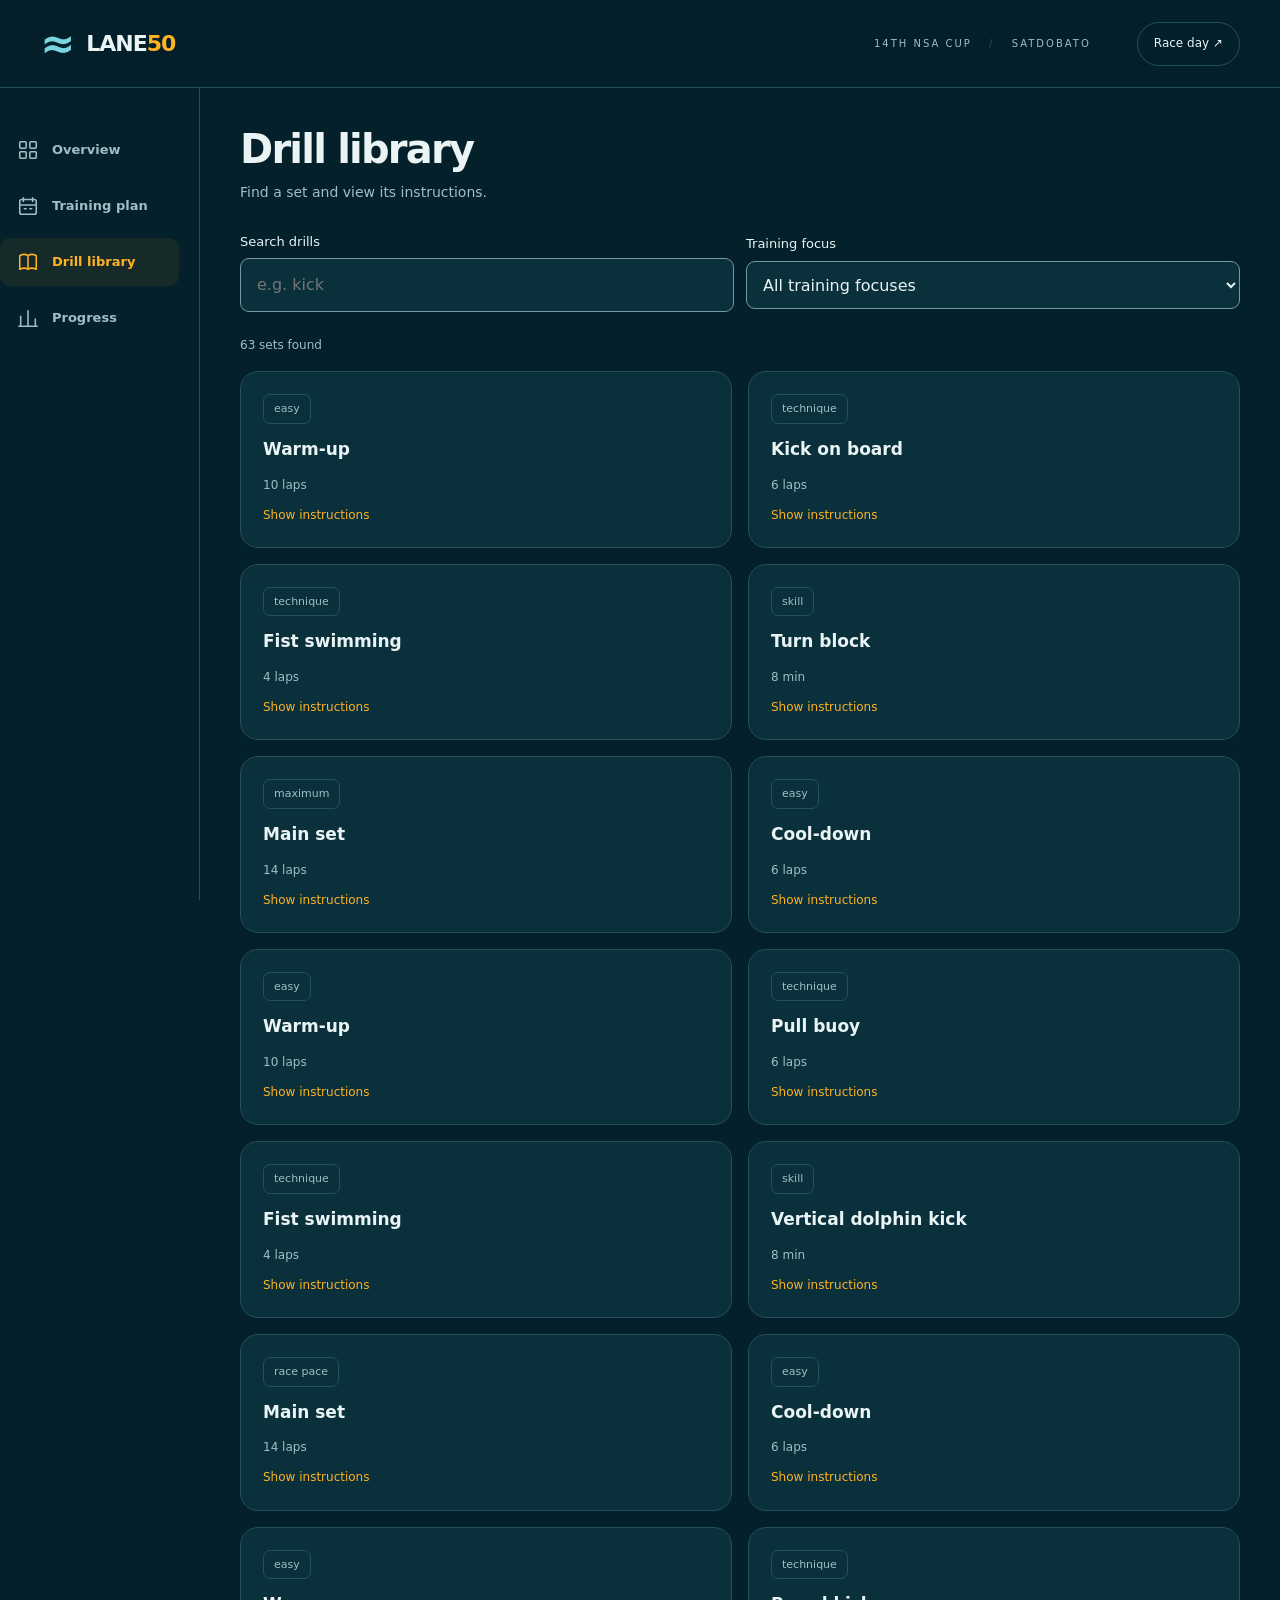
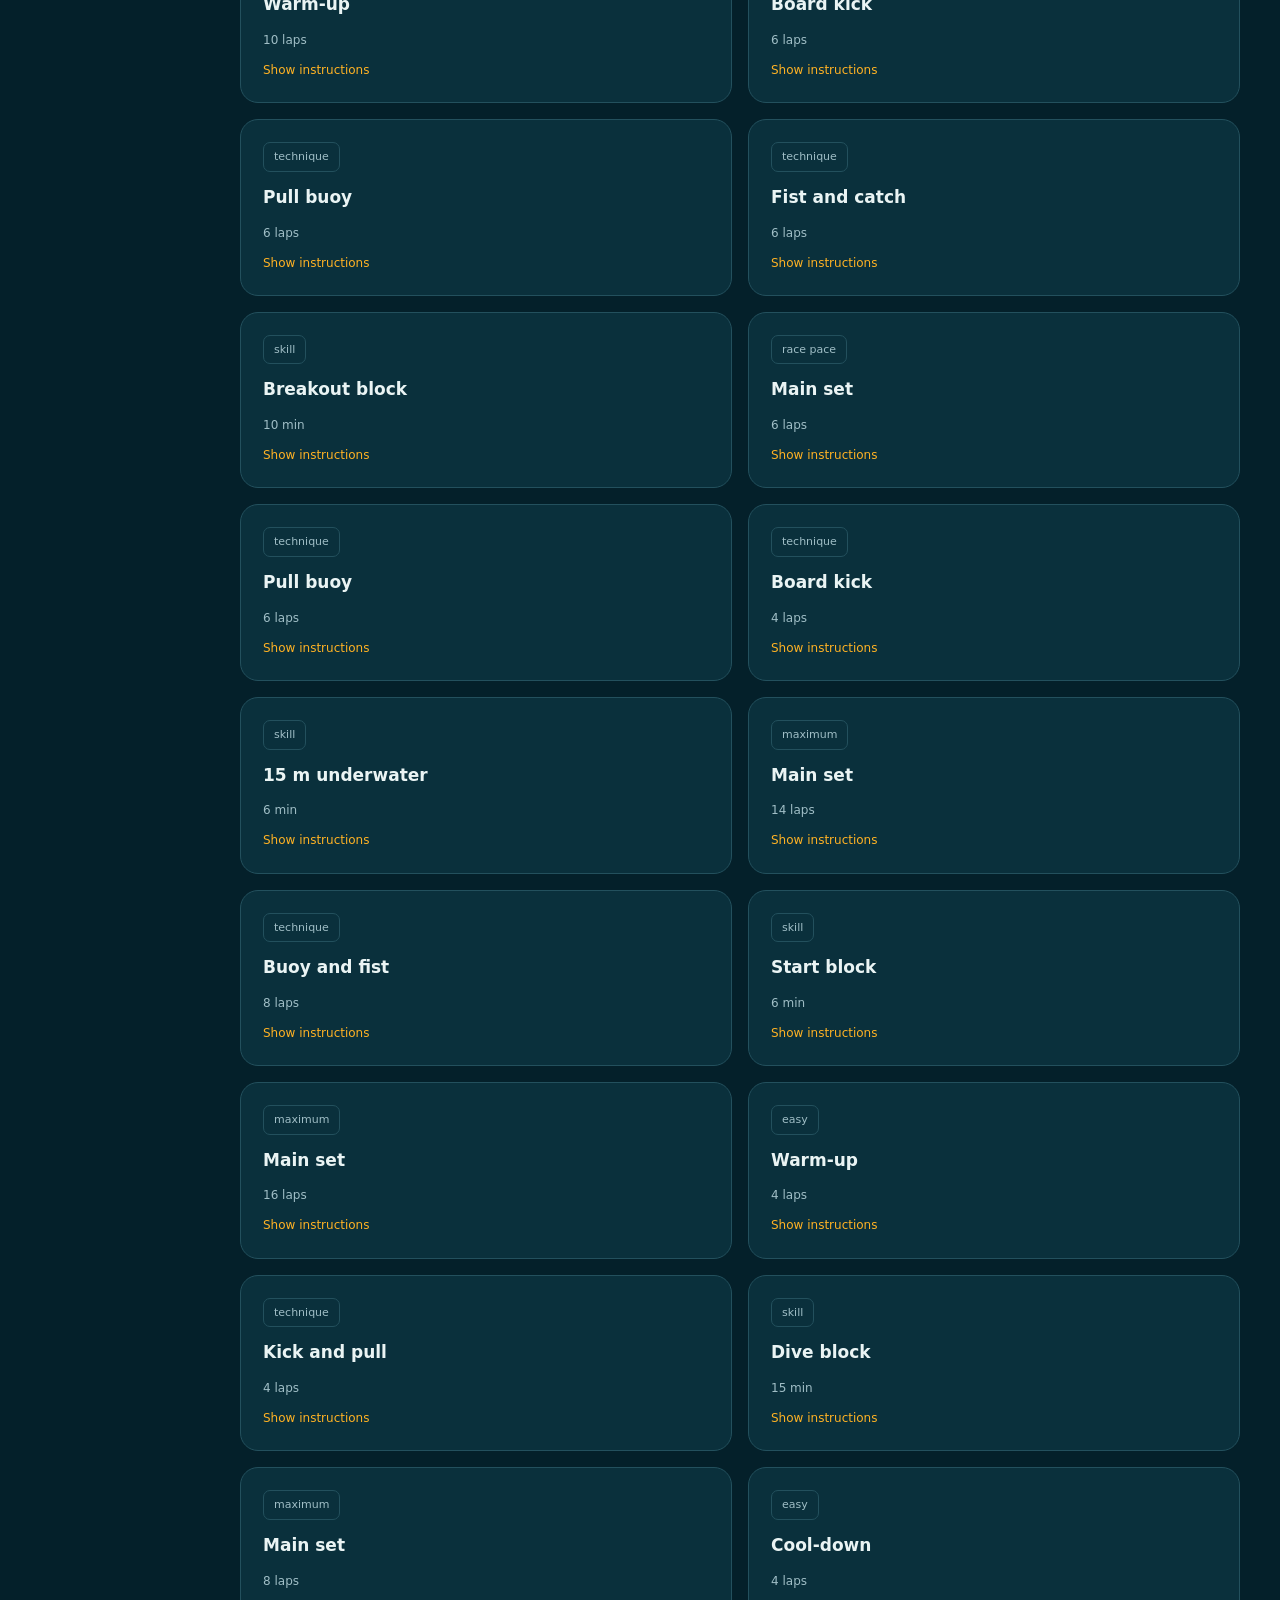
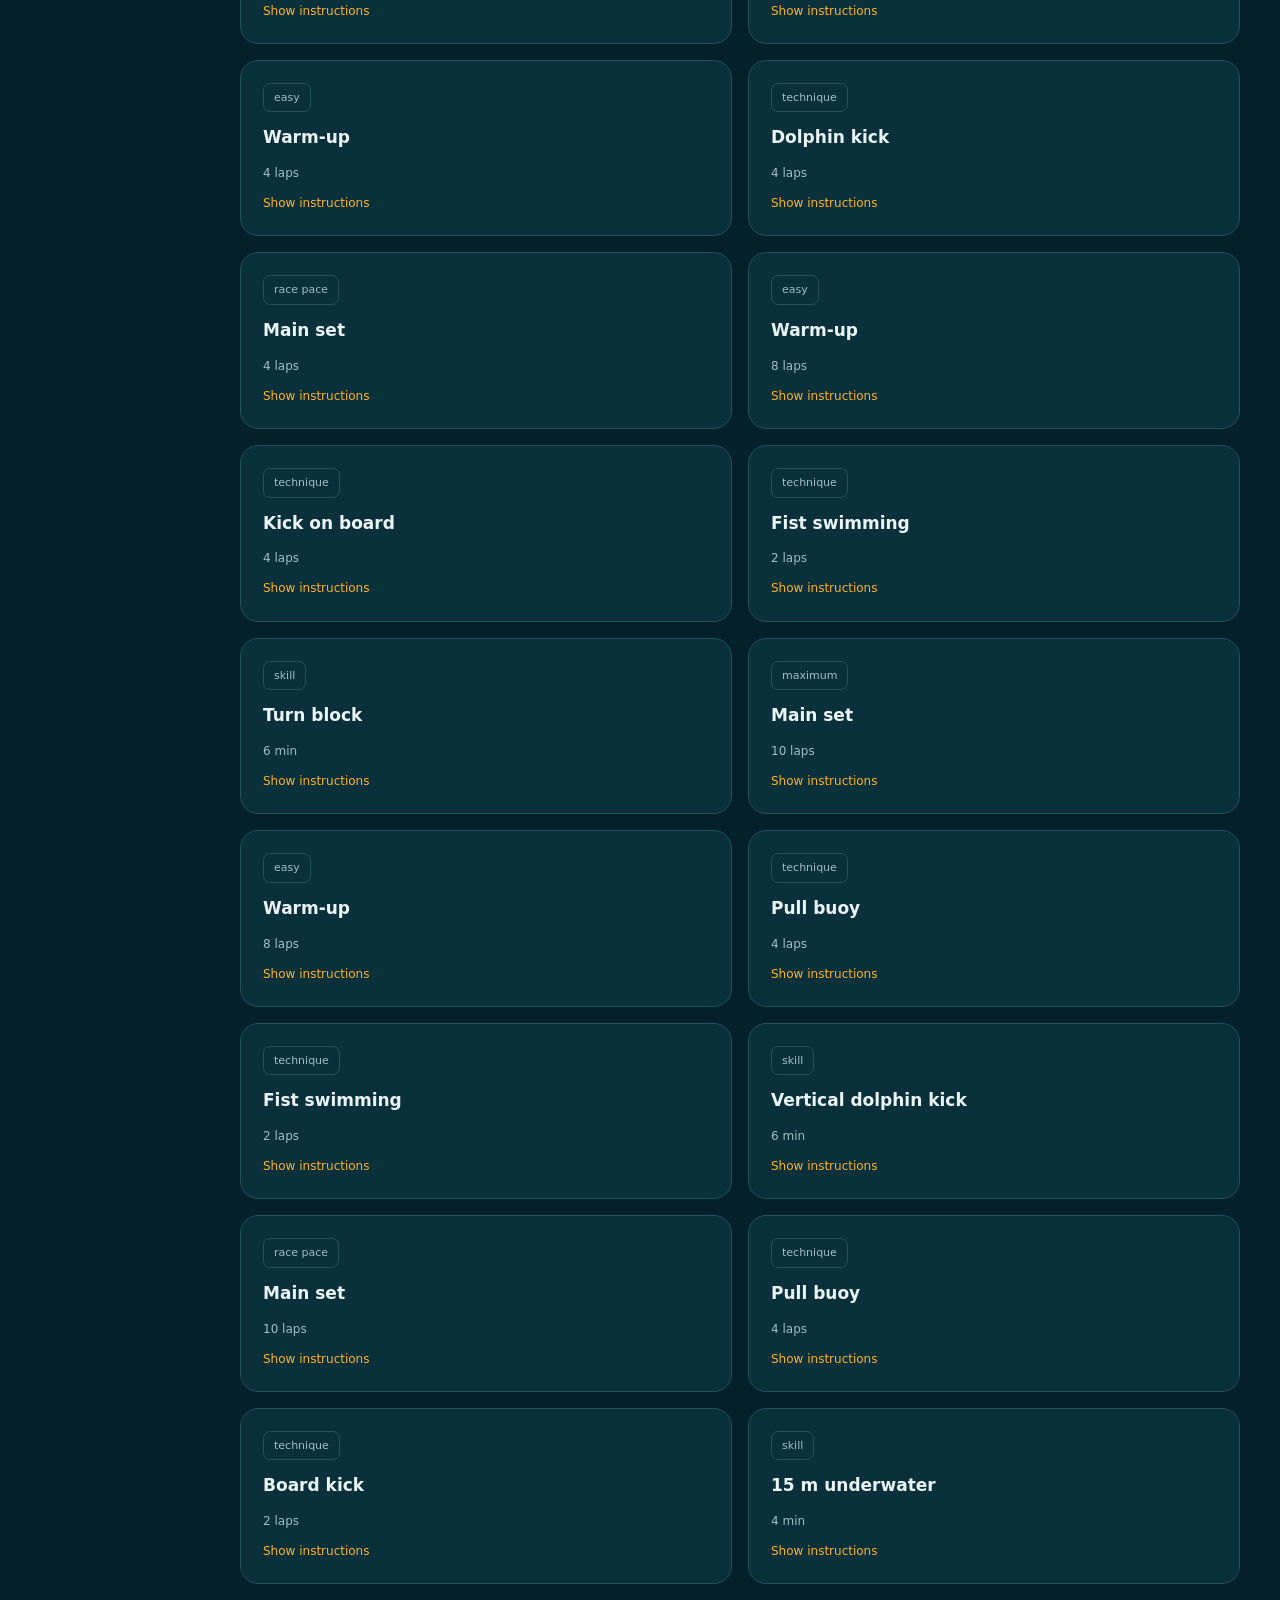
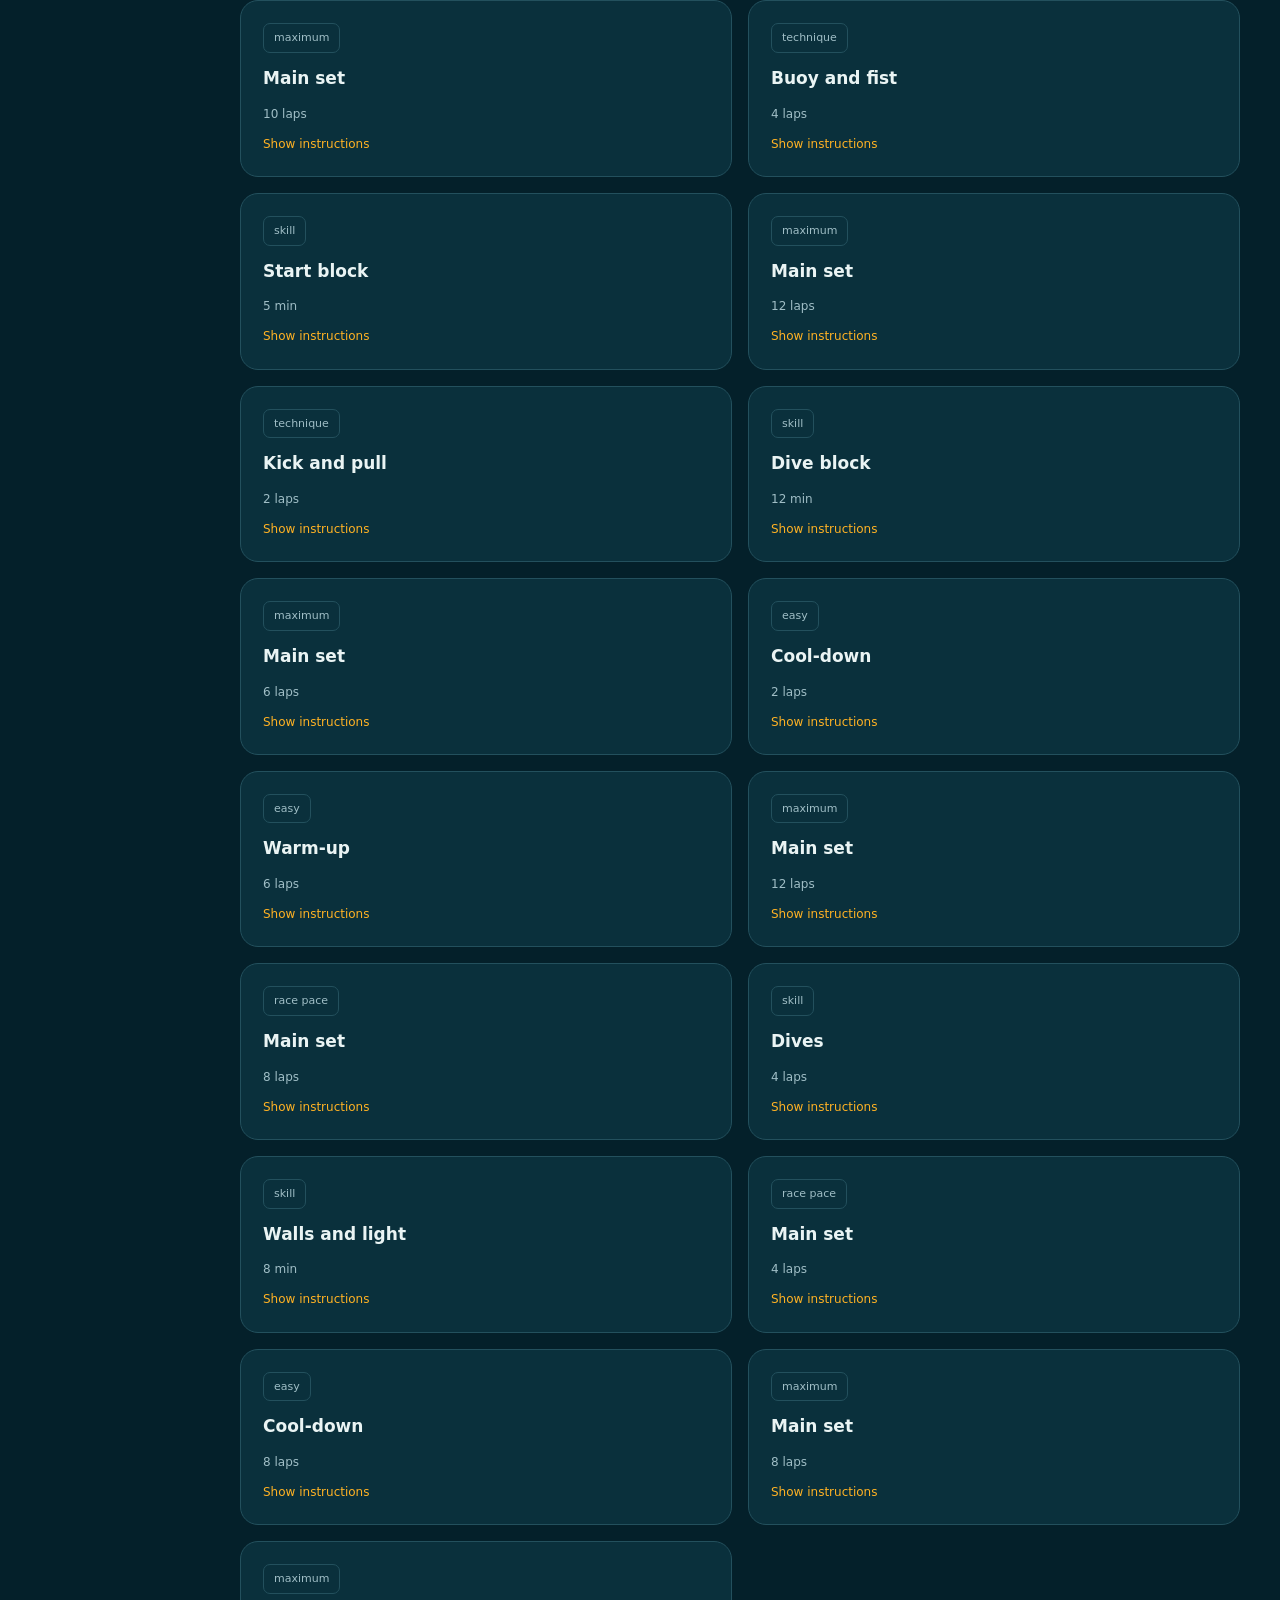
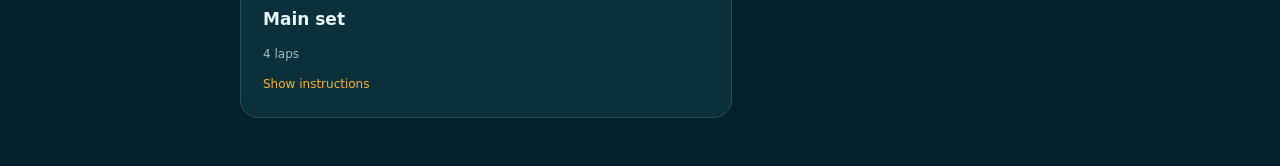
==== drills.html @ e67f5444 "changes" ====
<!doctype html>
<html lang="en">
  <head>
    <meta charset="utf-8" />
    <meta
      name="viewport"
      content="width=device-width, initial-scale=1, viewport-fit=cover"
    />
    <meta name="theme-color" content="#04202a" />
    <meta
      name="description"
      content="Your four-week 50 m freestyle training companion for the NSA Cup."
    />
    <title>Drill library &middot; Lane 50</title>
    <link rel="stylesheet" href="assets/styles.css" />
    <link rel="stylesheet" href="assets/interactions.css" />
    <script src="assets/data.js" defer></script>
    <script src="assets/navigation.js" defer></script>
    <script src="assets/app.js" defer></script>
  </head>
  <body data-page="drills">
    <a class="skip-link" href="#main">Skip to content</a>
    <header class="site-header">
      <a class="brand" href="index.html" aria-label="Lane 50 overview"
        ><span class="brand-mark" aria-hidden="true">&#8776;</span> LANE<span
          >50</span
        ></a
      ><span class="meet-label">14TH NSA CUP <span>/</span> SATDOBATO</span
      ><a class="header-link" href="session.html?id=race">Race day &#8599;</a>
    </header>
    <div class="layout">
      <nav
        class="navigation"
        aria-label="Main navigation"
        id="navigation"
      ></nav>
      <main id="main" tabindex="-1">
        <noscript
          ><h1>Lane 50 training</h1>
          <p>
            Please enable JavaScript to view your plan and track sessions.
          </p></noscript
        >
      </main>
    </div>
    <div id="toast" class="toast" role="status" aria-live="polite"></div>
  </body>
</html>
---- assets/styles.css ----
﻿/* Shared tokens and responsive components. */
:root {
  color-scheme: dark;
  --bg: #04202a;
  --surface: #0a303c;
  --raised: #103d49;
  --line: #23505d;
  --text: #eaf4f4;
  --muted: #a0bec6;
  --amber: #ffb224;
  --green: #65ddb0;
  --cyan: #79d5e0;
  --radius: 18px;
  font-family:
    Inter,
    system-ui,
    -apple-system,
    BlinkMacSystemFont,
    "Segoe UI",
    sans-serif;
  color: var(--text);
  background: var(--bg);
}
* {
  box-sizing: border-box;
}
body {
  margin: 0;
  font-size: 15px;
  line-height: 1.6;
}
button,
input,
select {
  font: inherit;
}
button,
a,
input,
select {
  -webkit-tap-highlight-color: transparent;
}
button,
a {
  touch-action: manipulation;
}
button {
  color: inherit;
  cursor: pointer;
  border: 0;
}
a {
  color: inherit;
  text-decoration: none;
}
button:disabled {
  opacity: 0.45;
  cursor: default;
}
a,
button,
input,
select {
  outline-offset: 5px;
}
:focus-visible {
  outline: 2px solid var(--amber);
}
h1,
h2,
h3,
p {
  margin: 0;
}
h1 {
  font-size: clamp(32px, 5vw, 58px);
  line-height: 1.08;
  letter-spacing: -0.045em;
}
h2 {
  font-size: 23px;
  line-height: 1.25;
  letter-spacing: -0.03em;
}
h3 {
  font-size: 17px;
  line-height: 1.4;
}
p {
  color: var(--muted);
}
small {
  color: var(--muted);
  font-size: 12px;
}
svg {
  width: 22px;
  height: 22px;
  fill: none;
  stroke: currentColor;
  stroke-width: 1.7;
  stroke-linecap: round;
  stroke-linejoin: round;
  flex-shrink: 0;
}
.skip-link {
  position: fixed;
  left: 16px;
  top: -100px;
  z-index: 100;
  background: var(--amber);
  color: var(--bg);
  padding: 12px;
}
.skip-link:focus {
  top: 12px;
}
.site-header {
  max-width: 1440px;
  margin: auto;
  min-height: 88px;
  padding: 20px 40px;
  display: flex;
  align-items: center;
  gap: 20px;
  border-bottom: 1px solid var(--line);
}
.brand {
  display: flex;
  align-items: center;
  font-weight: 850;
  font-size: 22px;
  letter-spacing: -1px;
}
.brand > span:last-child {
  color: var(--amber);
}
.brand-mark {
  font-size: 42px;
  line-height: 1;
  color: var(--cyan);
  margin-right: 12px;
}
.meet-label {
  font-size: 10px;
  letter-spacing: 2px;
  color: var(--muted);
  margin-left: auto;
}
.meet-label span {
  margin: 0 12px;
  color: var(--line);
}
.header-link {
  font-size: 12px;
  margin-left: 26px;
  border: 1px solid var(--line);
  border-radius: 30px;
  padding: 9px 16px;
}
.layout {
  display: grid;
  grid-template-columns: 200px minmax(0, 1fr);
  max-width: 1360px;
  margin: auto;
  min-height: calc(100vh - 155px);
}
.navigation {
  padding: 38px 20px 30px 0;
  display: flex;
  flex-direction: column;
  gap: 8px;
  border-right: 1px solid var(--line);
}
.nav-link {
  display: flex;
  gap: 13px;
  align-items: center;
  padding: 13px 17px;
  border-radius: 10px;
  color: var(--muted);
  font-size: 13px;
  font-weight: 600;
}
.nav-link.active {
  color: var(--amber);
  background: #ffb22412;
}
.nav-link:hover {
  background: var(--raised);
}
.nav-caption {
  font-size: 10px;
  letter-spacing: 2px;
  color: var(--muted);
  margin: 0 17px 20px;
}
.nav-note {
  margin: auto 16px 0;
  padding-top: 50px;
  font-size: 12px;
  color: var(--muted);
}
.nav-note strong {
  display: block;
  color: var(--text);
  font-size: 22px;
}
main {
  padding: 40px;
  min-width: 0;
}
.eyebrow {
  font-size: 10px;
  letter-spacing: 2.2px;
  font-weight: 750;
  color: var(--cyan);
  text-transform: uppercase;
  margin-bottom: 12px;
}
.page-intro {
  display: flex;
  justify-content: space-between;
  align-items: flex-end;
  gap: 24px;
  margin-bottom: 28px;
}
.page-intro p {
  margin-top: 14px;
  max-width: 600px;
}
.pill {
  display: inline-flex;
  gap: 7px;
  align-items: center;
  padding: 5px 10px;
  border: 1px solid var(--line);
  border-radius: 7px;
  color: var(--muted);
  font-size: 11px;
}
.pill.amber {
  border-color: #ffb22450;
  color: var(--amber);
  background: #ffb2240a;
}
.hero {
  position: relative;
  overflow: hidden;
  padding: 32px;
  border: 1px solid var(--line);
  border-radius: var(--radius);
  background:
    radial-gradient(ellipse at 95% 80%, #18708188, transparent 65%),
    linear-gradient(130deg, #124653, var(--surface));
  margin-bottom: 22px;
  display: grid;
  grid-template-columns: 1fr auto;
  gap: 24px;
}
.hero:after {
  content: "";
  position: absolute;
  width: 350px;
  height: 350px;
  border: 1px solid #79d5e025;
  border-radius: 50%;
  right: -100px;
  top: 30px;
  box-shadow:
    0 0 0 32px #79d5e009,
    0 0 0 64px #79d5e009,
    0 0 0 96px #79d5e009;
  pointer-events: none;
}
.hero > * {
  z-index: 1;
}
.hero h2 {
  font-size: clamp(30px, 4vw, 46px);
  max-width: 440px;
}
.hero p {
  margin-top: 14px;
  max-width: 450px;
}
.hero .button {
  margin-top: 24px;
}
.race-count {
  align-self: center;
  text-align: right;
}
.race-count b {
  display: block;
  color: var(--amber);
  font-size: 76px;
  font-weight: 750;
  line-height: 1;
  letter-spacing: -5px;
}
.race-count small {
  display: block;
  margin-top: 12px;
}
.button {
  display: inline-flex;
  align-items: center;
  justify-content: center;
  gap: 12px;
  padding: 12px 18px;
  min-height: 48px;
  background: var(--amber);
  color: var(--bg);
  border-radius: 9px;
  font-weight: 750;
  font-size: 13px;
}
.button.secondary {
  background: var(--raised);
  color: var(--text);
  border: 1px solid var(--line);
}
.button:hover {
  filter: brightness(1.1);
}
.stats {
  display: grid;
  grid-template-columns: repeat(3, minmax(0, 1fr));
  gap: 14px;
  margin-bottom: 30px;
}
.stat {
  padding: 20px 22px;
  border: 1px solid var(--line);
  border-radius: 13px;
  background: var(--surface);
}
.stat small {
  display: block;
}
.stat strong {
  display: block;
  font-size: 28px;
  letter-spacing: -1px;
  margin: 5px 0;
}
.stat span {
  font-size: 11px;
  color: var(--muted);
}
.columns {
  display: grid;
  grid-template-columns: minmax(0, 1.1fr) minmax(0, 1fr);
  gap: 24px;
}
.panel {
  background: var(--surface);
  border: 1px solid var(--line);
  border-radius: var(--radius);
  padding: 24px;
  min-width: 0;
}
.section-title {
  display: flex;
  justify-content: space-between;
  align-items: center;
  gap: 16px;
  margin-bottom: 20px;
}
.text-link {
  font-size: 12px;
  color: var(--amber);
  white-space: nowrap;
}
.session-card {
  display: flex;
  align-items: center;
  gap: 14px;
  border: 1px solid var(--line);
  border-radius: 12px;
  padding: 16px;
  margin-top: 10px;
  background: #ffffff02;
}
.session-card:hover {
  background: var(--raised);
  border-color: var(--cyan);
}
.date-box {
  flex: 0 0 42px;
  text-align: center;
  border-right: 1px solid var(--line);
  padding-right: 12px;
}
.date-box strong {
  display: block;
  font-size: 24px;
  line-height: 1.2;
}
.date-box small {
  text-transform: uppercase;
  font-size: 9px;
}
.session-info {
  flex: 1;
  min-width: 0;
}
.session-info h3 {
  font-size: 14px;
}
.session-info p {
  font-size: 11px;
  margin-top: 4px;
}
.status-dot {
  width: 24px;
  height: 24px;
  flex-shrink: 0;
  border: 1px solid var(--line);
  border-radius: 50%;
  display: grid;
  place-items: center;
  font-size: 12px;
  color: var(--muted);
}
.status-dot.done {
  color: var(--bg);
  background: var(--green);
  border-color: var(--green);
}
.session-card.today {
  border-color: #ffb22480;
}
.calendar {
  display: grid;
  grid-template-columns: repeat(7, minmax(0, 1fr));
  gap: 5px;
}
.calendar .weekday {
  text-align: center;
  font-size: 10px;
  color: var(--muted);
  padding: 4px;
}
.calendar a {
  display: grid;
  place-items: center;
  min-height: 44px;
  border: 1px solid transparent;
  border-radius: 7px;
  background: #ffffff06;
  font-size: 12px;
}
.calendar a.rest {
  background: none;
  border: 1px dashed var(--line);
  color: var(--muted);
}
.calendar a.today {
  border-color: var(--amber);
  color: var(--amber);
}
.calendar a.done {
  background: var(--green);
  color: var(--bg);
}
.calendar a.partial {
  background: #65ddb025;
  color: var(--green);
}
.calendar a:hover {
  outline: 1px solid var(--cyan);
}
.legend {
  display: flex;
  gap: 16px;
  flex-wrap: wrap;
  font-size: 10px;
  color: var(--muted);
  margin-top: 16px;
}
.legend span:before {
  content: "";
  display: inline-block;
  width: 8px;
  height: 8px;
  border-radius: 2px;
  background: var(--green);
  margin-right: 6px;
}
.legend span:nth-child(2):before {
  background: var(--amber);
}
.legend span:nth-child(3):before {
  background: none;
  border: 1px dashed var(--muted);
}
.callout {
  margin-top: 20px;
  border-left: 2px solid var(--amber);
  padding-left: 14px;
  font-size: 12px;
}
.week {
  border: 1px solid var(--line);
  border-radius: var(--radius);
  background: var(--surface);
  margin-bottom: 14px;
  overflow: hidden;
}
.week summary {
  padding: 22px;
  cursor: pointer;
  display: flex;
  gap: 18px;
  align-items: center;
  list-style: none;
  min-height: 70px;
}
.week summary::-webkit-details-marker {
  display: none;
}
.week summary:after {
  content: "+";
  font-size: 24px;
  color: var(--muted);
}
.week[open] summary:after {
  content: "−";
}
.week-number {
  font-size: 26px;
  color: var(--cyan);
  font-weight: 700;
}
.week summary small {
  display: block;
}
.week-body {
  padding: 0 22px 22px;
}
.week-body > p {
  font-size: 13px;
  margin-bottom: 14px;
}
.week-count {
  color: var(--green);
  font-size: 12px;
  margin-left: auto;
}
.session-layout {
  display: grid;
  grid-template-columns: minmax(0, 1fr) 250px;
  gap: 24px;
  align-items: start;
}
.set-list {
  display: grid;
  gap: 12px;
}
.set-card {
  display: flex;
  gap: 14px;
  text-align: left;
  padding: 20px;
  width: 100%;
  border: 1px solid var(--line);
  border-left: 3px solid var(--cyan);
  border-radius: 13px;
  background: var(--surface);
  align-items: flex-start;
}
.set-card[data-kind="max"] {
  border-left-color: #ff896b;
}
.set-card[data-kind="skill"] {
  border-left-color: var(--amber);
}
.set-card[data-kind="easy"] {
  border-left-color: var(--muted);
}
.set-card[aria-pressed="true"] {
  background: #65ddb00b;
  border-color: #65ddb060;
}
.set-card[aria-pressed="true"] .set-title {
  text-decoration: line-through;
  color: var(--muted);
}
.set-card[aria-pressed="true"] .status-dot {
  background: var(--green);
  color: var(--bg);
}
.set-number {
  min-width: 34px;
  color: var(--cyan);
  font-size: 21px;
  line-height: 1.1;
  font-weight: 700;
  text-align: center;
}
.set-number small {
  display: block;
  font-size: 9px;
  font-weight: 400;
  margin-top: 5px;
}
.set-content {
  flex: 1;
  min-width: 0;
}
.set-title {
  font-weight: 650;
}
.set-content p {
  font-size: 13px;
  margin-top: 8px;
}
.set-content .target {
  color: var(--cyan);
  font-size: 12px;
}
.set-content .pill {
  margin-top: 8px;
  font-size: 9px;
}
.session-tools {
  position: sticky;
  top: 24px;
  display: grid;
  gap: 16px;
}
.session-tools .panel {
  padding: 20px;
}
.session-tools h2 {
  font-size: 16px;
}
.progress-track {
  height: 5px;
  background: var(--line);
  border-radius: 20px;
  margin: 16px 0 9px;
  overflow: hidden;
}
.progress-track span {
  display: block;
  background: var(--green);
  height: 100%;
  transition: width 0.2s;
}
.timer-value {
  font-variant-numeric: tabular-nums;
  font-size: 46px;
  letter-spacing: -2px;
  margin: 12px 0;
}
.timer-presets {
  display: flex;
  gap: 6px;
}
.timer-presets button {
  flex: 1;
  padding: 10px 4px;
  border: 1px solid var(--line);
  background: transparent;
  border-radius: 7px;
  font-size: 12px;
  min-height: 44px;
}
.timer-presets button.active {
  color: var(--amber);
  border-color: var(--amber);
}
.timer-actions {
  display: flex;
  gap: 8px;
  margin-top: 12px;
}
.timer-actions .button {
  flex: 1;
  padding: 10px;
}
.session-pager {
  display: flex;
  justify-content: space-between;
  gap: 12px;
  margin-top: 24px;
}
.toolbar {
  display: flex;
  gap: 12px;
  margin-bottom: 24px;
  flex-wrap: wrap;
}
input[type="search"] {
  flex: 1;
  min-width: 150px;
  background: var(--surface);
  border: 1px solid var(--line);
  border-radius: 9px;
  color: var(--text);
  padding: 13px 16px;
}
select {
  background: var(--surface);
  color: var(--text);
  border: 1px solid var(--line);
  border-radius: 9px;
  padding: 12px;
  min-height: 48px;
}
.drill-grid {
  display: grid;
  grid-template-columns: repeat(2, minmax(0, 1fr));
  gap: 16px;
  align-items: start;
}
.drill-grid h3 {
  margin: 14px 0 10px;
}
.drill-grid p {
  font-size: 13px;
}
.drill-grid .target {
  margin-top: 16px;
  color: var(--cyan);
}
.drill-grid summary {
  cursor: pointer;
  list-style: none;
}
.drill-grid summary::-webkit-details-marker {
  display: none;
}
.drill-grid summary:after {
  content: "View instructions +";
  display: block;
  color: var(--amber);
  font-size: 11px;
  margin-top: 10px;
}
.drill-grid details[open] summary:after {
  content: "Hide instructions −";
}
.drill-grid details[open] summary {
  margin-bottom: 16px;
}
.empty {
  padding: 32px;
  text-align: center;
  border: 1px dashed var(--line);
  border-radius: 12px;
}
.week-progress {
  margin-top: 20px;
}
.week-progress h3 {
  display: flex;
  justify-content: space-between;
  font-size: 14px;
}
.week-progress h3 span {
  font-size: 12px;
  color: var(--muted);
  font-weight: 400;
}
.actions {
  display: flex;
  gap: 12px;
  flex-wrap: wrap;
  margin-top: 24px;
}
.danger {
  color: #ffad98 !important;
}
.toast {
  position: fixed;
  bottom: 26px;
  left: 50%;
  transform: translateX(-50%) translateY(20px);
  opacity: 0;
  pointer-events: none;
  background: var(--text);
  color: var(--bg);
  padding: 12px 20px;
  border-radius: 12px;
  z-index: 30;
  font-size: 13px;
  max-width: calc(100% - 32px);
  width: max-content;
  transition: 0.2s;
}
.toast.show {
  opacity: 1;
  transform: translateX(-50%);
}
.site-footer {
  display: flex;
  justify-content: space-between;
  gap: 20px;
  max-width: 1280px;
  margin: auto;
  padding: 24px 0;
  font-size: 9px;
  color: var(--muted);
  letter-spacing: 1.5px;
  border-top: 1px solid var(--line);
}
.back-link {
  display: inline-flex;
  align-items: center;
  gap: 8px;
  color: var(--muted);
  font-size: 12px;
  margin-bottom: 22px;
  min-height: 44px;
}
[hidden] {
  display: none !important;
}
@media (min-width: 1440px) {
  main {
    padding: 48px 52px;
  }
}
@media (max-width: 1100px) {
  .layout {
    grid-template-columns: 165px minmax(0, 1fr);
    padding: 0 20px;
  }
  .navigation {
    padding-right: 12px;
  }
  .nav-link {
    padding: 12px 10px;
    gap: 9px;
  }
  main {
    padding: 30px 24px;
  }
  .columns {
    grid-template-columns: 1fr;
  }
  .session-layout {
    grid-template-columns: minmax(0, 1fr) 220px;
  }
  .site-footer {
    margin: 0 40px;
  }
  .meet-label {
    letter-spacing: 1px;
  }
}
@media (max-width: 760px) {
  .site-header {
    min-height: 72px;
    padding: 14px 20px;
    padding-top: calc(14px + env(safe-area-inset-top, 0px));
  }
  .brand {
    font-size: 19px;
  }
  .brand-mark {
    font-size: 33px;
  }
  .meet-label {
    display: none;
  }
  .header-link {
    margin-left: auto;
    font-size: 11px;
    padding: 7px 12px;
    min-height: 44px;
    display: flex;
    align-items: center;
  }
  .layout {
    display: block;
    padding: 0;
    min-height: calc(100dvh - 170px);
  }
  main {
    padding: 26px 18px 32px;
  }
  .navigation {
    position: fixed;
    bottom: 0;
    left: 0;
    right: 0;
    z-index: 20;
    flex-direction: row;
    justify-content: space-around;
    gap: 4px;
    padding: 8px 10px calc(8px + env(safe-area-inset-bottom, 0px));
    background: #062733f5;
    backdrop-filter: blur(14px);
    border: 0;
    border-top: 1px solid var(--line);
  }
  .nav-link {
    flex: 1;
    flex-direction: column;
    gap: 4px;
    font-size: 10px;
    min-height: 52px;
    padding: 5px 2px;
    border-radius: 8px;
  }
  .nav-link svg {
    width: 20px;
    height: 20px;
  }
  .nav-caption,
  .nav-note {
    display: none;
  }
  .page-intro {
    margin-bottom: 22px;
  }
  .page-intro p {
    font-size: 13px;
    margin-top: 10px;
  }
  .page-intro > .pill {
    display: none;
  }
  h1 {
    font-size: 35px;
  }
  .hero {
    padding: 24px;
    gap: 12px;
  }
  .hero h2 {
    font-size: 30px;
  }
  .hero p {
    font-size: 12px;
  }
  .race-count b {
    font-size: 52px;
    letter-spacing: -3px;
  }
  .race-count small {
    font-size: 10px;
    max-width: 75px;
  }
  .stats {
    gap: 8px;
    margin-bottom: 22px;
  }
  .stat {
    padding: 14px 12px;
  }
  .stat small {
    font-size: 10px;
  }
  .stat strong {
    font-size: 24px;
  }
  .stat span {
    font-size: 9px;
  }
  .panel {
    padding: 20px;
  }
  .columns {
    gap: 18px;
  }
  .section-title h2 {
    font-size: 20px;
  }
  .text-link {
    min-height: 44px;
    display: flex;
    align-items: center;
  }
  .session-layout {
    display: flex;
    flex-direction: column;
    gap: 20px;
  }
  .session-layout > div {
    width: 100%;
  }
  .session-tools {
    position: static;
    grid-template-columns: 1fr 1fr;
    order: -1;
    gap: 10px;
  }
  .session-tools .panel {
    padding: 16px;
  }
  .timer-value {
    font-size: 34px;
    margin: 5px 0;
  }
  .timer-presets {
    gap: 4px;
  }
  .timer-actions {
    gap: 5px;
  }
  .timer-actions .button {
    font-size: 11px;
    padding: 9px;
    min-height: 44px;
  }
  .session-tools .button {
    font-size: 11px;
  }
  .set-card {
    padding: 17px 14px;
    gap: 10px;
  }
  .set-content p {
    font-size: 13px;
  }
  .set-title {
    font-size: 14px;
  }
  .set-card .status-dot {
    width: 26px;
    height: 26px;
  }
  .week summary {
    padding: 18px 16px;
    gap: 12px;
  }
  .week-body {
    padding: 0 14px 16px;
  }
  .week-count {
    font-size: 10px;
  }
  .week summary small {
    font-size: 10px;
  }
  .drill-grid {
    grid-template-columns: 1fr;
  }
  .site-footer {
    margin: 0 18px;
    padding: 20px 0 calc(100px + env(safe-area-inset-bottom, 0px));
    display: block;
    font-size: 8px;
  }
  .site-footer span {
    display: block;
    margin-top: 6px;
  }
  .toast {
    bottom: calc(90px + env(safe-area-inset-bottom, 0px));
  }
  .session-pager .button {
    font-size: 12px;
  }
  .toolbar select {
    flex: 1;
  }
  .calendar {
    gap: 4px;
  }
  .calendar a {
    min-height: 44px;
  }
  .hero .button {
    font-size: 12px;
    padding: 11px 14px;
  }
}
@media (max-width: 360px) {
  main {
    padding-left: 12px;
    padding-right: 12px;
  }
  .hero {
    padding: 20px 16px;
  }
  .hero h2 {
    font-size: 26px;
  }
  .race-count b {
    font-size: 44px;
  }
  .panel {
    padding: 16px;
  }
  .calendar {
    gap: 2px;
  }
  .session-tools {
    grid-template-columns: 1fr;
  }
  .session-card {
    padding: 13px 10px;
  }
  .stat {
    padding: 12px 9px;
  }
  .week-count {
    display: none;
  }
}
@media (prefers-reduced-motion: reduce) {
  *,
  *:before,
  *:after {
    scroll-behavior: auto !important;
    transition: none !important;
    animation: none !important;
  }
}
@media print {
  .navigation,
  .site-header,
  .site-footer,
  .session-tools,
  .session-pager,
  .toolbar,
  .actions,
  .toast {
    display: none;
  }
  .layout,
  .session-layout {
    display: block;
  }
  main {
    padding: 0;
  }
  body {
    background: white;
    color: black;
  }
  .set-card,
  .panel {
    break-inside: avoid;
    background: white;
    color: black;
    border-color: #aaa;
  }
  p,
  small {
    color: #444;
  }
}
.set-description,
.set-content > .target {
  display: block;
  margin-top: 8px;
  font-size: 13px;
  line-height: 1.6;
  color: var(--muted);
}
.set-content > .target {
  color: var(--cyan);
  font-size: 12px;
}
---- assets/interactions.css ----
/* Navigation hierarchy, scroll boundaries, and poolside interactions. */
:root {
  --header-height: 88px;
  --dock-height: 72px;
  --jump-height: 78px;
}
html {
  scroll-padding-top: calc(var(--header-height) + 16px);
  scroll-padding-bottom: calc(var(--dock-height) + 20px);
}
body {
  overflow-wrap: break-word;
}
[id] {
  scroll-margin-top: 12px;
}
.site-header {
  position: sticky;
  top: 0;
  z-index: 25;
  background: #04202af5;
  backdrop-filter: blur(16px);
  padding-top: calc(20px + env(safe-area-inset-top, 0px));
}
.navigation {
  position: sticky;
  top: var(--header-height);
  align-self: start;
  height: calc(100dvh - var(--header-height));
  overflow-y: auto;
  padding-bottom: 24px;
}
.site-header a {
  min-height: 44px;
}
.header-link {
  display: flex;
  align-items: center;
}
.nav-note {
  padding-top: 24px;
}
.text-button {
  background: transparent;
  color: var(--cyan);
  min-height: 44px;
  padding: 8px 12px;
  font-size: 12px;
  border-radius: 8px;
}
.text-button:hover {
  background: var(--raised);
}
.plan-actions {
  display: flex;
  justify-content: space-between;
  align-items: center;
  gap: 12px;
  margin: 12px 0 20px;
}
.week-jump {
  position: sticky;
  top: var(--header-height);
  z-index: 12;
  background: var(--bg);
  display: grid;
  grid-template-columns: repeat(5, minmax(0, 1fr));
  gap: 8px;
  padding: 12px 0;
  border-bottom: 1px solid var(--line);
}
.week-jump a {
  display: block;
  background: var(--surface);
  border: 1px solid var(--line);
  border-radius: 9px;
  padding: 10px 12px;
  font-size: 12px;
  min-height: 52px;
}
.week-jump a:hover,
.week-jump a:focus-visible {
  border-color: var(--amber);
  color: var(--amber);
}
.week-jump small {
  display: block;
  font-size: 10px;
}
html:has(body[data-page="plan"]) {
  scroll-padding-top: calc(var(--header-height) + var(--jump-height) + 16px);
}
.race-section {
  margin-top: 28px;
}
.breadcrumbs {
  display: flex;
  align-items: center;
  gap: 10px;
  font-size: 12px;
  color: var(--muted);
  margin: 0 0 18px;
  flex-wrap: wrap;
}
.breadcrumbs a {
  min-height: 44px;
  display: flex;
  align-items: center;
}
.breadcrumbs a:hover {
  color: var(--amber);
}
.breadcrumbs [aria-current] {
  color: var(--text);
}
.context-back {
  display: flex;
  align-items: center;
  gap: 10px;
  font-size: 13px;
  flex-shrink: 0;
  border-radius: 8px;
  padding: 4px 8px 4px 0;
}
.context-back:hover {
  color: var(--amber);
}
.context-title {
  flex: 1;
  min-width: 0;
  border-left: 1px solid var(--line);
  padding-left: 20px;
}
.context-title strong {
  display: block;
  overflow: hidden;
  text-overflow: ellipsis;
  white-space: nowrap;
  font-size: 14px;
}
.context-title small {
  display: block;
  font-size: 11px;
}
.context-plan {
  display: flex;
  align-items: center;
  font-size: 12px;
  color: var(--amber);
  padding: 8px 12px;
  flex-shrink: 0;
}
.day-switcher {
  display: flex;
  align-items: center;
  gap: 10px;
  border: 1px solid var(--line);
  border-radius: 12px;
  background: var(--surface);
  padding: 10px;
  margin-bottom: 24px;
}
.icon-button {
  display: inline-flex;
  align-items: center;
  justify-content: center;
  flex: 0 0 44px;
  width: 44px;
  height: 44px;
  border: 1px solid var(--line);
  border-radius: 9px;
  background: var(--raised);
  color: var(--text);
  font-size: 18px;
}
.icon-button:hover {
  border-color: var(--cyan);
}
.icon-button.disabled {
  opacity: 0.35;
}
.day-select {
  flex: 1;
  min-width: 0;
  display: block;
}
.day-select > span {
  display: block;
  font-size: 10px;
  color: var(--muted);
  padding-left: 10px;
}
.day-select select {
  display: block;
  width: 100%;
  max-width: 100%;
  font-size: 13px;
  border: 0;
  padding: 4px 6px;
  min-height: 36px;
}
.session-note {
  margin: 0 0 24px;
  padding: 12px 16px;
  background: #ffb22408;
  border-radius: 0 10px 10px 0;
}
.session-note strong {
  color: var(--amber);
  font-size: 11px;
}
.session-note p {
  margin-top: 4px;
  font-size: 13px;
}
.session-layout {
  grid-template-columns: minmax(0, 1fr) 235px;
}
.workout {
  min-width: 0;
}
.set-hint {
  font-size: 12px;
  margin: -8px 0 16px;
}
.set-order {
  display: block;
  color: var(--muted);
  font-size: 10px;
  margin-bottom: 5px;
  text-transform: uppercase;
  letter-spacing: 0.8px;
}
.set-title {
  display: block;
}
.session-tools {
  top: calc(var(--header-height) + 20px);
}
.session-tools .button {
  margin-top: 14px;
  width: 100%;
  font-size: 12px;
}
.session-tools p {
  font-size: 12px;
  margin-top: 10px;
}
.session-finish {
  margin-top: 24px;
  border-top: 1px solid var(--line);
  padding-top: 24px;
}
.session-finish h2 {
  font-size: 21px;
}
.session-finish p {
  margin-top: 8px;
  font-size: 13px;
}
.session-finish .actions {
  margin-top: 16px;
}
.session-pager {
  display: grid;
  grid-template-columns: repeat(2, minmax(0, 1fr));
  border-top: 1px solid var(--line);
  padding-top: 24px;
  margin-top: 32px;
}
.pager-card {
  border: 1px solid var(--line);
  border-radius: 12px;
  display: block;
  padding: 16px;
  min-height: 80px;
}
.pager-card:hover {
  border-color: var(--cyan);
  background: var(--surface);
}
.pager-card small {
  display: block;
  font-size: 11px;
  color: var(--cyan);
}
.pager-card strong {
  display: block;
  font-size: 13px;
  margin-top: 8px;
}
.session-dock {
  display: none;
}
.dialog-open {
  overflow: hidden;
}
.timer-sheet {
  color: var(--text);
  background: var(--surface);
  border: 1px solid var(--line);
  border-radius: 20px;
  max-width: 440px;
  width: calc(100% - 32px);
  max-height: calc(100dvh - 48px);
  overflow-y: auto;
  overscroll-behavior: contain;
  padding: 24px;
  box-shadow: 0 24px 100px #0008;
}
.timer-sheet::backdrop {
  background: #00121bbb;
  backdrop-filter: blur(3px);
}
.sheet-header {
  display: flex;
  justify-content: space-between;
  align-items: center;
  gap: 16px;
  margin-bottom: 16px;
}
.sheet-header .eyebrow {
  margin-bottom: 5px;
}
.timer-sheet > p {
  font-size: 13px;
}
.timer-sheet .timer-value {
  font-size: 72px;
  text-align: center;
  line-height: 1.3;
  margin: 20px 0;
  font-variant-numeric: tabular-nums;
}
.timer-sheet .timer-presets {
  gap: 10px;
}
.timer-sheet .timer-presets button {
  min-height: 48px;
  font-size: 14px;
}
.timer-sheet .timer-actions {
  margin-top: 16px;
}
.timer-sheet .timer-actions button {
  min-height: 48px;
  font-size: 14px;
}
#timer-status {
  margin: 16px 0 0;
  min-height: 42px;
  text-align: center;
  color: var(--cyan);
}
.drill-session-link {
  display: inline-flex;
  align-items: center;
  min-height: 44px;
  margin-top: 16px;
}
.drill-grid .panel {
  padding: 0;
}
.drill-grid summary {
  padding: 22px;
}
.drill-grid details[open] summary {
  margin: 0;
}
.drill-grid details > p,
.drill-grid details > a {
  margin-left: 22px;
  margin-right: 22px;
}
.drill-grid details > a {
  margin-bottom: 16px;
}
.toolbar {
  align-items: center;
}
.toolbar input,
.toolbar select {
  font-size: 16px;
}
@media (max-width: 1100px) and (min-width: 761px) {
  .session-layout {
    grid-template-columns: minmax(0, 1fr);
  }
  .session-tools {
    position: static;
    display: grid;
    grid-template-columns: 1fr 1fr;
  }
}
@media (max-width: 760px) {
  :root {
    --header-height: 72px;
  }
  .site-header {
    padding: 10px 16px;
    padding-top: calc(10px + env(safe-area-inset-top, 0px));
    gap: 10px;
  }
  .navigation {
    position: fixed;
    top: auto;
    height: auto;
    overflow: visible;
    padding: 8px 10px calc(8px + env(safe-area-inset-bottom, 0px));
  }
  main {
    padding-top: 24px;
  }
  .stat span {
    display: block;
    line-height: 1.45;
    margin-top: 8px;
  }
  .stat small {
    min-height: 29px;
    line-height: 1.4;
  }
  .stat strong small {
    min-height: 0;
  }
  .plan-actions {
    align-items: flex-start;
    font-size: 11px;
    gap: 6px;
  }
  .plan-actions .text-link,
  .plan-actions .text-button {
    white-space: normal;
    font-size: 11px;
  }
  .week-jump {
    gap: 5px;
    padding: 10px 0;
  }
  .week-jump a {
    padding: 8px 5px;
    text-align: center;
    font-size: 11px;
  }
  .week-jump small {
    font-size: 9px;
    overflow: hidden;
    text-overflow: ellipsis;
    white-space: nowrap;
  }
  body[data-page="session"] .navigation,
  body[data-page="session"] .site-footer {
    display: none;
  }
  body[data-page="session"] main {
    padding-top: 14px;
    padding-bottom: calc(var(--dock-height) + 32px);
  }
  body[data-page="session"] .layout {
    min-height: calc(100dvh - var(--header-height));
  }
  body[data-page="session"] h1 {
    font-size: 30px;
  }
  .context-back {
    gap: 6px;
    font-size: 12px;
    max-width: 125px;
  }
  .context-back span {
    overflow: hidden;
    text-overflow: ellipsis;
    white-space: nowrap;
  }
  .context-back svg {
    width: 20px;
  }
  .context-title {
    padding-left: 10px;
  }
  .context-title strong {
    font-size: 12px;
  }
  .context-title small {
    font-size: 10px;
  }
  .context-plan {
    padding: 6px;
    font-size: 11px;
  }
  .breadcrumbs {
    font-size: 11px;
    gap: 8px;
    margin-bottom: 8px;
  }
  .session-layout {
    display: block;
  }
  .session-tools {
    display: none;
  }
  .session-layout .workout {
    width: 100%;
  }
  .session-dock {
    position: fixed;
    bottom: 0;
    left: 0;
    right: 0;
    z-index: 22;
    display: flex;
    align-items: stretch;
    gap: 10px;
    border-top: 1px solid var(--line);
    background: #062733f7;
    backdrop-filter: blur(14px);
    padding: 10px 16px calc(10px + env(safe-area-inset-bottom, 0px));
  }
  .session-dock button {
    border-radius: 9px;
    min-height: 50px;
    text-align: left;
  }
  .dock-next {
    flex: 1;
    min-width: 0;
    background: transparent;
    padding: 4px 0;
  }
  .dock-next span,
  .dock-timer span {
    display: block;
    font-size: 10px;
    color: var(--muted);
  }
  .dock-next strong {
    display: block;
    font-size: 13px;
    color: var(--amber);
    margin-top: 3px;
  }
  .dock-timer {
    flex: 0 0 100px;
    background: var(--raised);
    border: 1px solid var(--line);
    padding: 5px 13px;
  }
  .dock-timer strong {
    font-size: 17px;
    font-variant-numeric: tabular-nums;
  }
  .day-switcher {
    padding: 8px;
    gap: 6px;
    margin-bottom: 20px;
  }
  .day-select select {
    font-size: 16px;
  }
  .day-select > span {
    font-size: 10px;
  }
  .set-card {
    padding: 18px 13px;
  }
  .set-card .status-dot {
    min-width: 28px;
    height: 28px;
  }
  .set-description {
    font-size: 14px;
  }
  .session-finish .actions {
    display: grid;
    grid-template-columns: 1fr;
  }
  .pager-card {
    padding: 13px;
  }
  .session-pager {
    gap: 10px;
  }
  .timer-sheet {
    margin: auto 0 0;
    width: 100%;
    max-width: none;
    max-height: 85dvh;
    border-radius: 22px 22px 0 0;
    padding: 22px 22px calc(22px + env(safe-area-inset-bottom, 0px));
  }
  .timer-sheet .timer-value {
    font-size: 64px;
  }
  .toast {
    bottom: calc(var(--dock-height) + 14px);
  }
}
@media (max-width: 360px) {
  .context-back {
    max-width: 95px;
  }
  .context-title strong {
    max-width: 105px;
  }
  .context-plan {
    padding: 4px;
  }
  body[data-page="session"] h1 {
    font-size: 28px;
  }
  .session-dock {
    padding-left: 12px;
    padding-right: 12px;
    gap: 8px;
  }
  .dock-timer {
    flex-basis: 90px;
  }
  .dock-next strong {
    font-size: 12px;
  }
}
@media (max-height: 500px) and (max-width: 760px) {
  .context-title strong {
    display: none;
  }
  .site-header {
    min-height: 56px;
  }
  .session-dock {
    padding-top: 5px;
    padding-bottom: calc(5px + env(safe-area-inset-bottom, 0px));
  }
  .timer-sheet .timer-value {
    font-size: 40px;
    margin: 8px 0;
  }
}
@media print {
  .site-header,
  .navigation,
  .session-dock,
  .day-switcher,
  .week-jump,
  .plan-actions,
  .breadcrumbs,
  .session-finish .actions,
  .timer-sheet {
    display: none !important;
  }
  html {
    scroll-padding: 0;
  }
  body[data-page="session"] main {
    padding: 0;
  }
}
/* Lean content and accessible controls. */
.sr-only {
  position: absolute !important;
  width: 1px !important;
  height: 1px !important;
  padding: 0 !important;
  margin: -1px !important;
  overflow: hidden !important;
  clip: rect(0, 0, 0, 0) !important;
  white-space: nowrap !important;
  border: 0 !important;
}
:focus-visible {
  outline: 3px solid var(--amber);
  outline-offset: 4px;
}
.layout {
  min-height: calc(100dvh - var(--header-height));
}
main {
  padding-bottom: 48px;
}
.page-intro h1 {
  font-size: clamp(28px, 4vw, 40px);
}
.page-intro p {
  margin-top: 10px;
  font-size: 14px;
}
.hero {
  grid-template-columns: minmax(0, 1fr);
  padding: 26px;
  gap: 16px;
}
.hero h2 {
  font-size: clamp(26px, 3.5vw, 36px);
  max-width: 600px;
}
.hero .button {
  margin-top: 20px;
}
.hero:after {
  display: none;
}
.race-summary {
  font-size: 13px;
  color: var(--amber);
  border-top: 1px solid var(--line);
  padding-top: 12px;
}
.upcoming {
  margin-top: 28px;
}
.stats {
  grid-template-columns: repeat(2, minmax(0, 1fr));
  margin: 0 0 24px;
}
.stat dt {
  color: var(--muted);
  font-size: 13px;
}
.stat dd {
  margin: 0;
}
.stat .stat-unit {
  font-size: 14px;
  color: var(--muted);
  font-weight: 400;
  display: inline;
  margin: 0;
}
.session-info h3 {
  font-size: 15px;
}
.session-info p,
.session-state {
  font-size: 13px;
}
.session-state {
  display: block;
  color: var(--green);
  margin-top: 4px;
}
.date-box small {
  font-size: 12px;
}
.status-dot {
  border-color: #7299a4;
}
input[type="search"],
select,
.button.secondary,
.icon-button,
.timer-presets button {
  border-color: #7299a4;
}
.set-order {
  font-size: 12px;
  letter-spacing: 0;
  text-transform: none;
}
.set-hint {
  font-size: 13px;
}
.set-description,
.set-content > .target {
  font-size: 14px;
  line-height: 1.6;
}
.context-title small,
.context-back,
.context-plan {
  font-size: 12px;
}
.breadcrumbs {
  display: none;
}
.day-select > span {
  font-size: 12px;
}
.day-switcher .view-day {
  flex: 0 0 48px;
  border: 1px solid #7299a4;
  padding: 8px;
  font-size: 14px;
  background: var(--raised);
}
.day-select select {
  min-height: 44px;
}
.session-tools p,
.session-tools .button {
  font-size: 13px;
}
.filter-field {
  flex: 1;
  min-width: 180px;
  display: flex;
  flex-direction: column;
  gap: 6px;
}
.filter-field > span {
  font-size: 13px;
  color: var(--text);
}
.filter-field input,
.filter-field select {
  width: 100%;
  min-height: 48px;
}
.progress-options {
  margin-top: 24px;
  padding-top: 12px;
  border-top: 1px solid var(--line);
}
.progress-options summary {
  min-height: 48px;
  cursor: pointer;
  display: list-item;
  list-style-position: inside;
  padding: 12px 0;
  font-size: 14px;
}
.progress-options p {
  font-size: 13px;
  margin-top: 8px;
}
.progress-options .actions {
  margin-top: 12px;
}
#reset-confirmation {
  margin-top: 16px;
  border-left: 3px solid var(--amber);
  padding: 4px 16px 16px;
}
.drill-grid summary:after {
  content: "Show instructions";
  font-size: 12px;
}
.drill-grid details[open] summary:after {
  content: "Hide instructions";
}
.week-jump a,
.week-count,
.week summary small,
.text-link,
.text-button {
  font-size: 13px;
}
.week-jump small {
  font-size: 12px;
}
.pager-card small,
.pager-card strong {
  font-size: 13px;
}
@media (max-width: 760px) {
  main {
    padding-bottom: calc(var(--dock-height) + 28px);
  }
  .layout {
    min-height: calc(100dvh - var(--header-height));
  }
  .hero {
    padding: 22px;
  }
  .hero h2 {
    font-size: 28px;
  }
  .hero p {
    font-size: 14px;
  }
  .hero .button {
    font-size: 14px;
  }
  .nav-link {
    font-size: 12px;
  }
  .week-jump a {
    font-size: 12px;
    padding: 8px 4px;
  }
  .week-jump small {
    font-size: 11px;
    white-space: normal;
  }
  .week-count {
    font-size: 12px;
  }
  .week summary small {
    font-size: 12px;
  }
  .week-number {
    font-size: 23px;
  }
  .plan-actions .text-link,
  .plan-actions .text-button {
    font-size: 12px;
  }
  .set-order,
  .dock-next span,
  .dock-timer span {
    font-size: 12px;
  }
  .dock-next strong {
    font-size: 14px;
  }
  .dock-timer {
    flex-basis: 106px;
    padding: 6px 10px;
  }
  .set-card .set-title {
    font-size: 16px;
  }
  .context-back {
    max-width: 122px;
  }
  .context-title strong {
    font-size: 13px;
  }
  .context-title small {
    font-size: 12px;
  }
  .context-plan {
    font-size: 12px;
  }
  .day-switcher {
    gap: 5px;
    padding: 8px;
  }
  .day-select > span {
    padding-left: 6px;
  }
  .session-finish .actions .button {
    font-size: 14px;
  }
}
@media (max-width: 360px) {
  .context-back {
    max-width: 108px;
  }
  .context-title {
    padding-left: 8px;
  }
  .context-title strong {
    max-width: 100%;
  }
  .context-title small {
    font-size: 11px;
  }
  .context-plan {
    padding: 4px;
  }
  .dock-next strong {
    font-size: 13px;
  }
  .dock-timer {
    flex-basis: 100px;
  }
  .nav-link {
    font-size: 11px;
  }
  .week summary {
    gap: 8px;
  }
}
@media (forced-colors: active) {
  :focus-visible {
    outline: 3px solid Highlight;
  }
  .set-card[aria-pressed="true"],
  .nav-link.active,
  .timer-presets button.active {
    border: 2px solid Highlight;
  }
  .progress-track {
    border: 1px solid CanvasText;
  }
  .progress-track span {
    background: Highlight;
    forced-color-adjust: none;
  }
  .status-dot {
    border: 1px solid ButtonText;
  }
}
/* Let enlarged navigation text wrap without hiding any destination. */
.nav-link {
  min-width: 0;
}
.nav-link span {
  min-width: 0;
  max-width: 100%;
  overflow-wrap: anywhere;
}
@media (max-width: 760px) {
  .nav-link span {
    text-align: center;
  }
}
/* Locked weeks remain readable and navigable. */
.week-access {
  display: block;
  font-size: 12px;
  color: var(--amber);
  margin-top: 4px;
}
.week-requirement {
  color: var(--amber);
}
.week-lock {
  border: 1px solid var(--amber);
  border-radius: 12px;
  padding: 16px 18px;
  margin-bottom: 20px;
  background: #ffb22408;
}
.week-lock strong {
  font-size: 14px;
  color: var(--amber);
}
.week-lock p {
  font-size: 14px;
  margin-top: 6px;
}
.week-lock a {
  display: inline-flex;
  align-items: center;
  min-height: 44px;
  margin-top: 6px;
}
.set-card[aria-disabled="true"] {
  cursor: default;
}
.set-card[aria-disabled="true"] .status-dot {
  border-style: dashed;
}
@media (forced-colors: active) {
  .week-lock {
    border-color: CanvasText;
  }
}
/* One session at a time; return to the list to choose another day. */
body[data-page="session"] .navigation {
  display: none;
}
body[data-page="session"] .layout {
  display: block;
  max-width: 840px;
  padding: 0;
}
body[data-page="session"] main {
  padding-bottom: calc(var(--dock-height) + 32px);
}
body[data-page="session"] .site-header {
  max-width: 840px;
}
body[data-page="session"] .session-layout {
  display: block;
}
body[data-page="session"] .session-dock {
  position: fixed;
  bottom: 0;
  left: 50%;
  right: auto;
  transform: translateX(-50%);
  width: 100%;
  max-width: 840px;
  z-index: 22;
  display: flex;
  align-items: center;
  gap: 20px;
  border-top: 1px solid var(--line);
  background: #062733f7;
  backdrop-filter: blur(14px);
  padding: 12px 24px calc(12px + env(safe-area-inset-bottom, 0px));
}
.session-progress-summary {
  flex: 1;
  min-width: 0;
}
.session-progress-summary > span {
  font-size: 14px;
  color: var(--muted);
}
.session-progress-summary .progress-track {
  margin: 10px 0 0;
  max-width: 280px;
}
.session-dock .dock-timer {
  min-height: 48px;
  flex: 0 0 106px;
  border: 1px solid #7299a4;
  border-radius: 9px;
  padding: 6px 12px;
  background: var(--raised);
  text-align: left;
}
.session-dock .dock-timer span {
  display: block;
  font-size: 12px;
  color: var(--muted);
}
.session-dock .dock-timer strong {
  display: block;
  font-size: 18px;
  font-variant-numeric: tabular-nums;
}
@media (max-width: 760px) {
  body[data-page="session"] .session-dock {
    padding: 10px 16px calc(10px + env(safe-area-inset-bottom, 0px));
    gap: 16px;
  }
}
@media print {
  body[data-page="session"] .session-dock {
    display: none;
  }
}
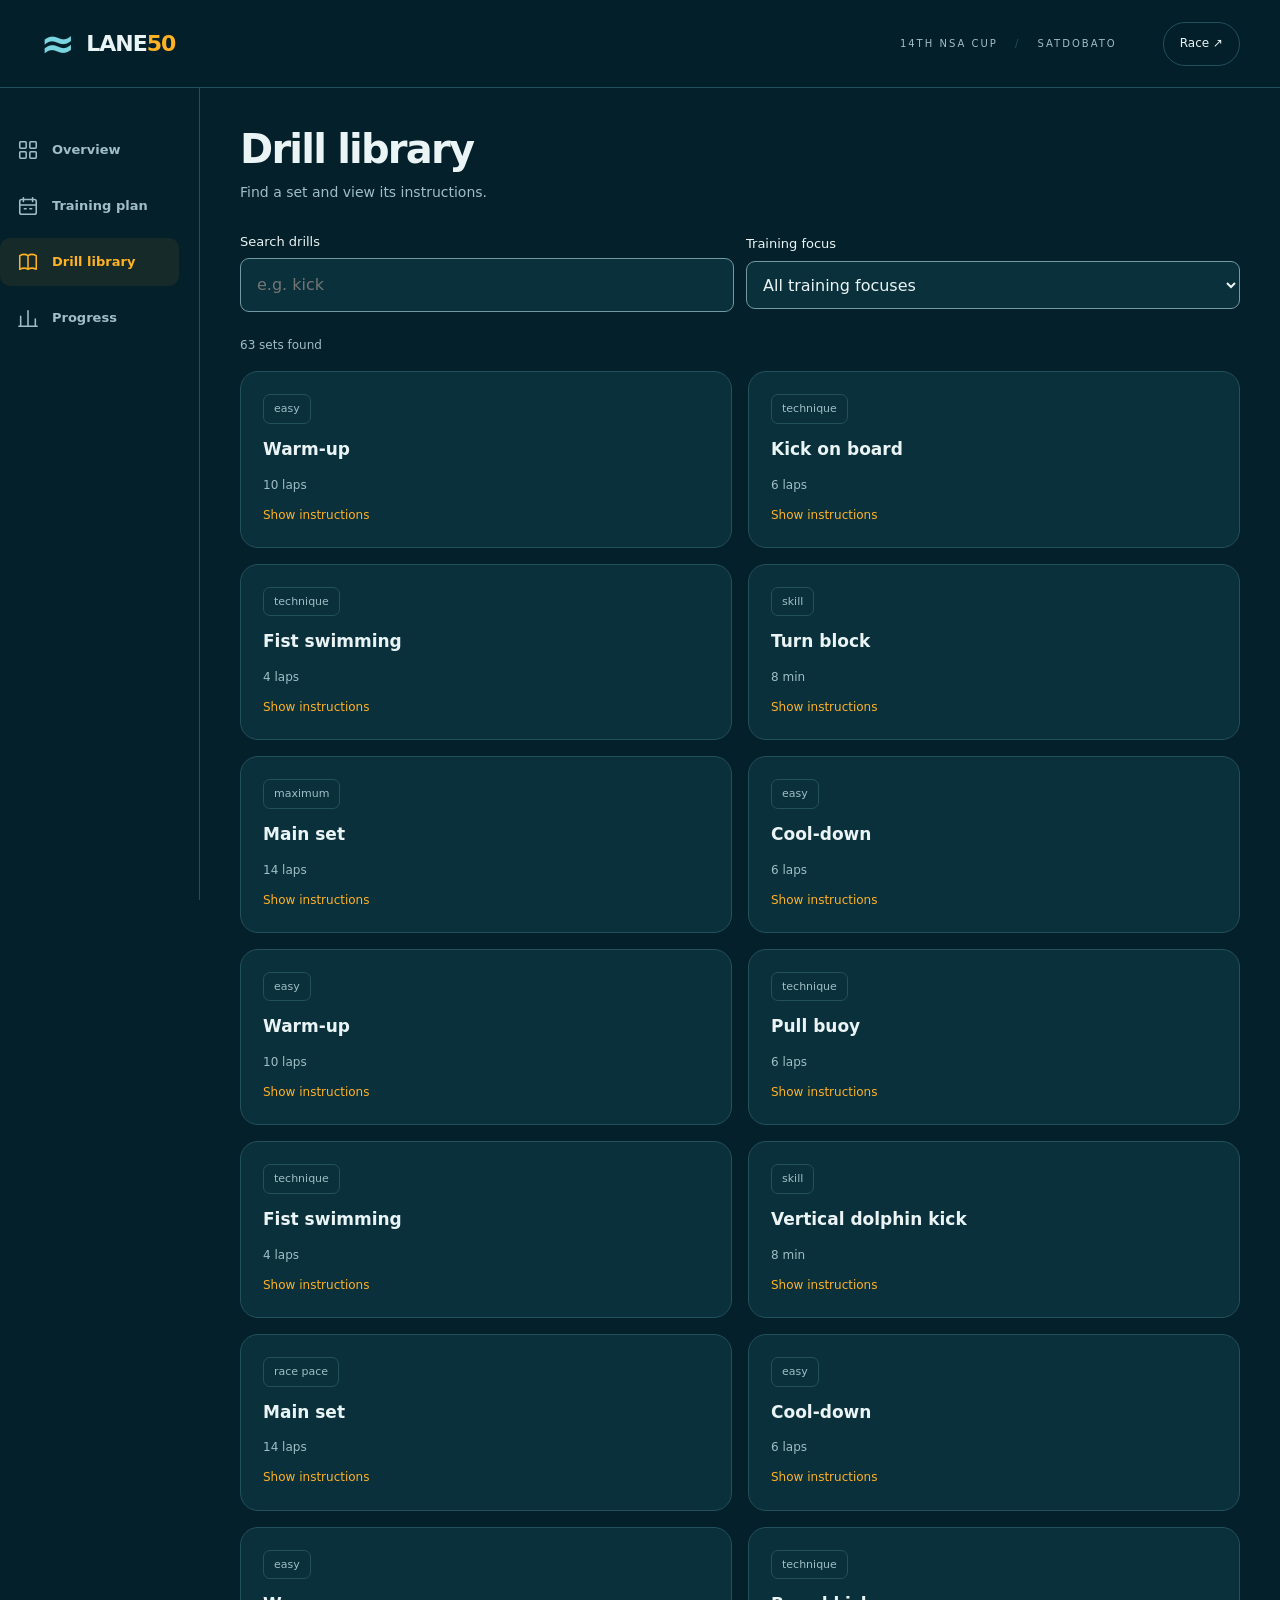
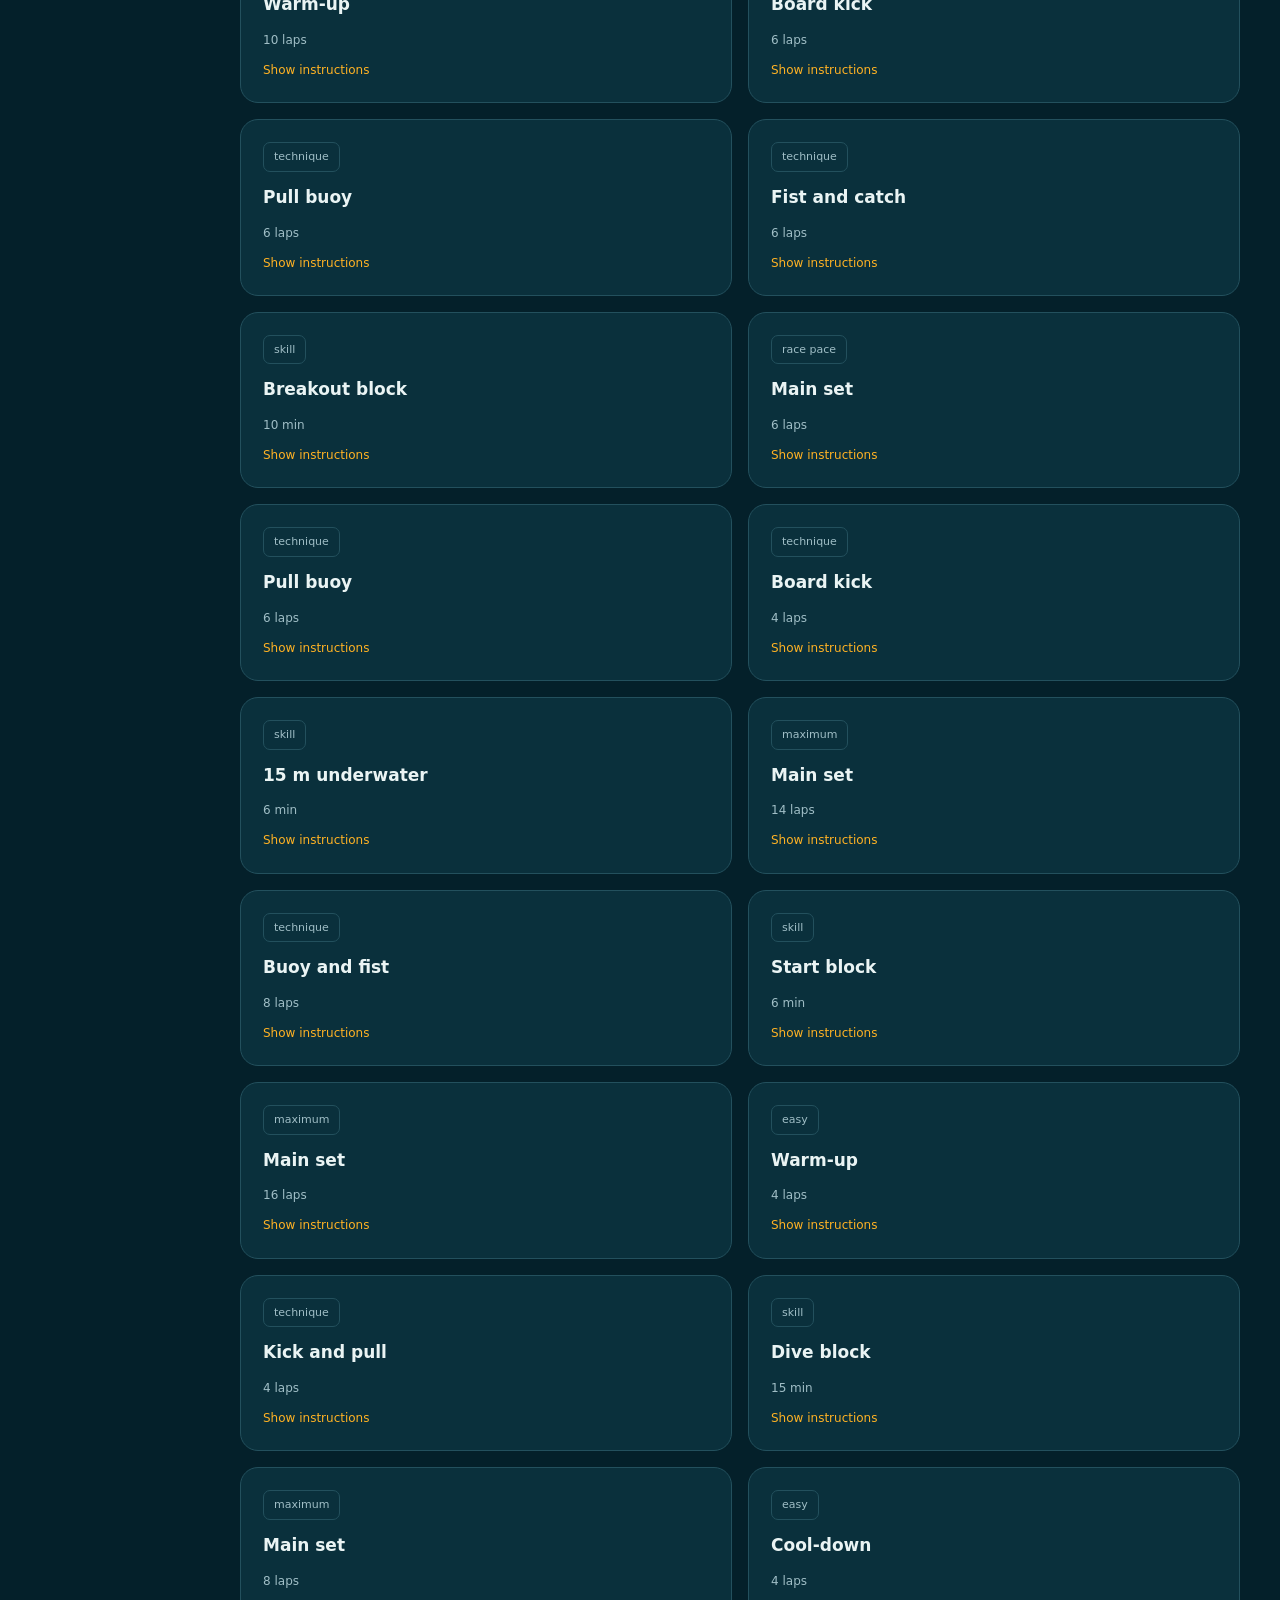
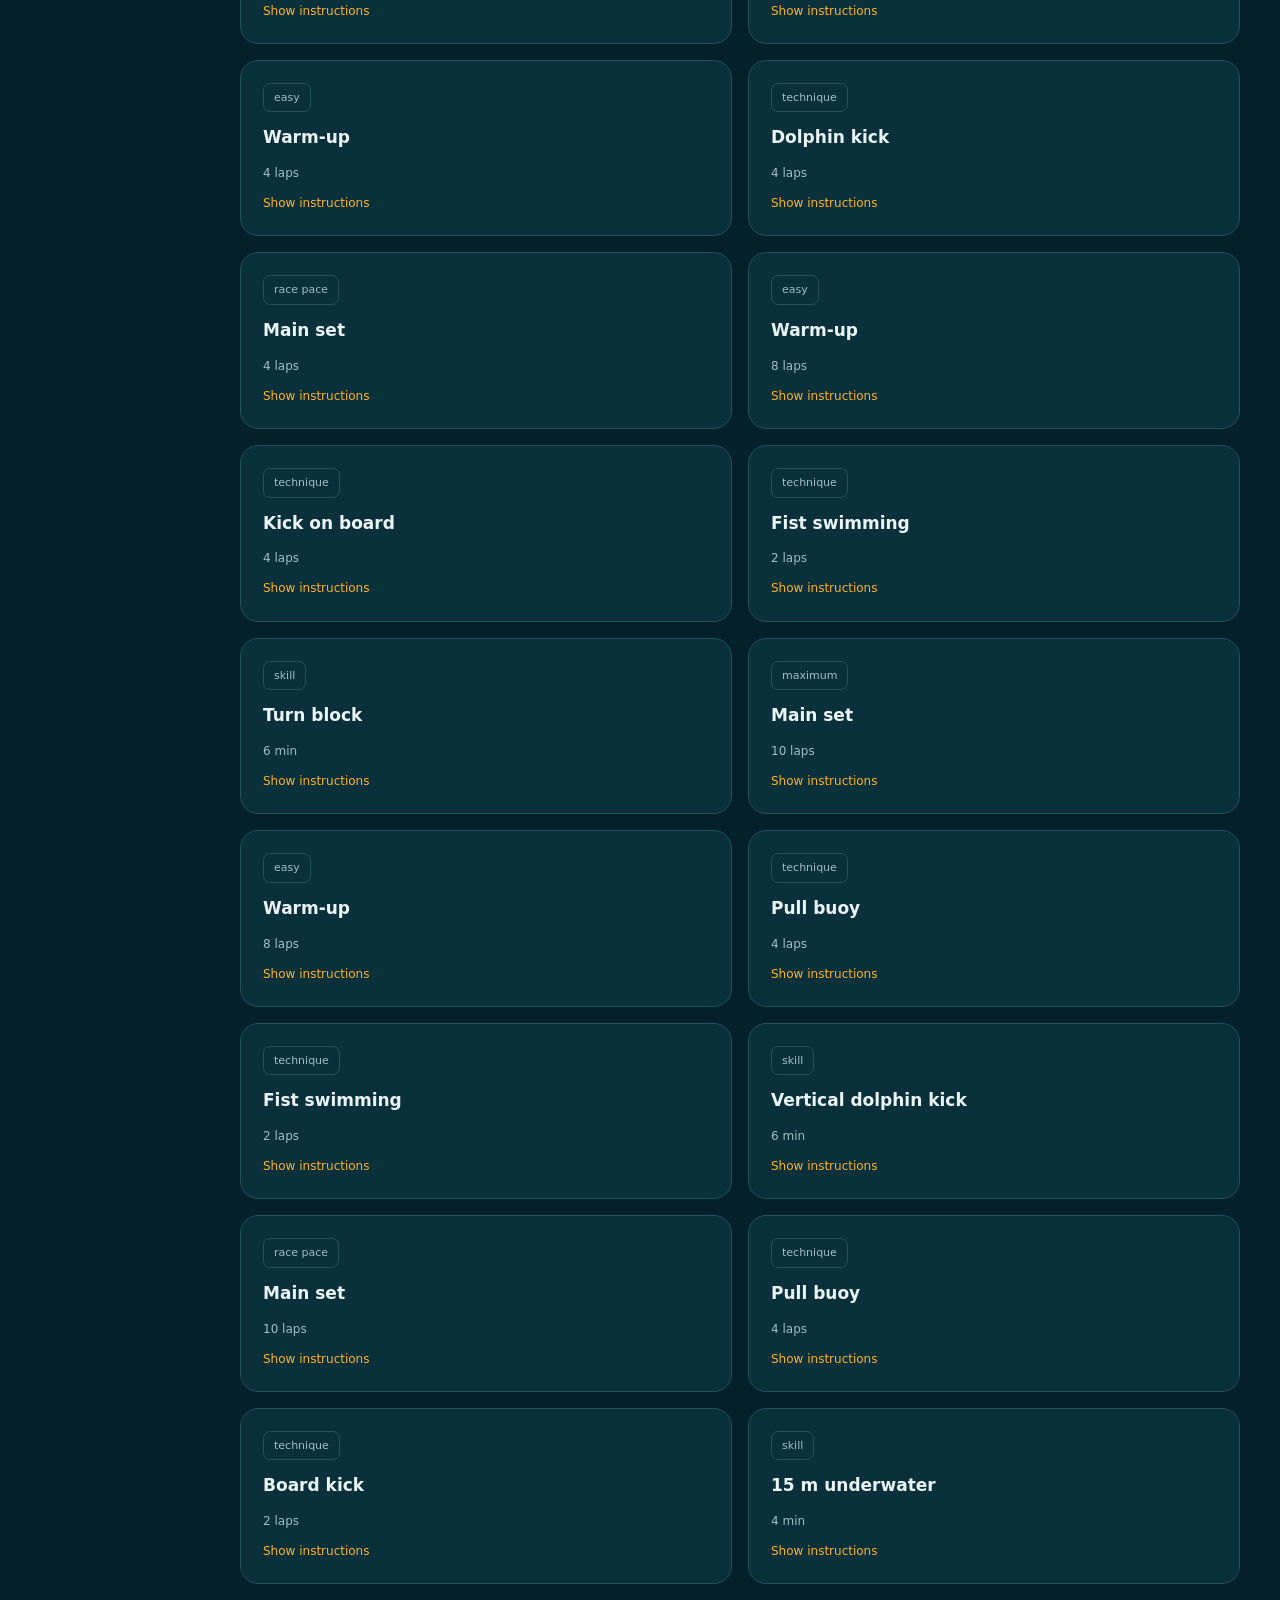
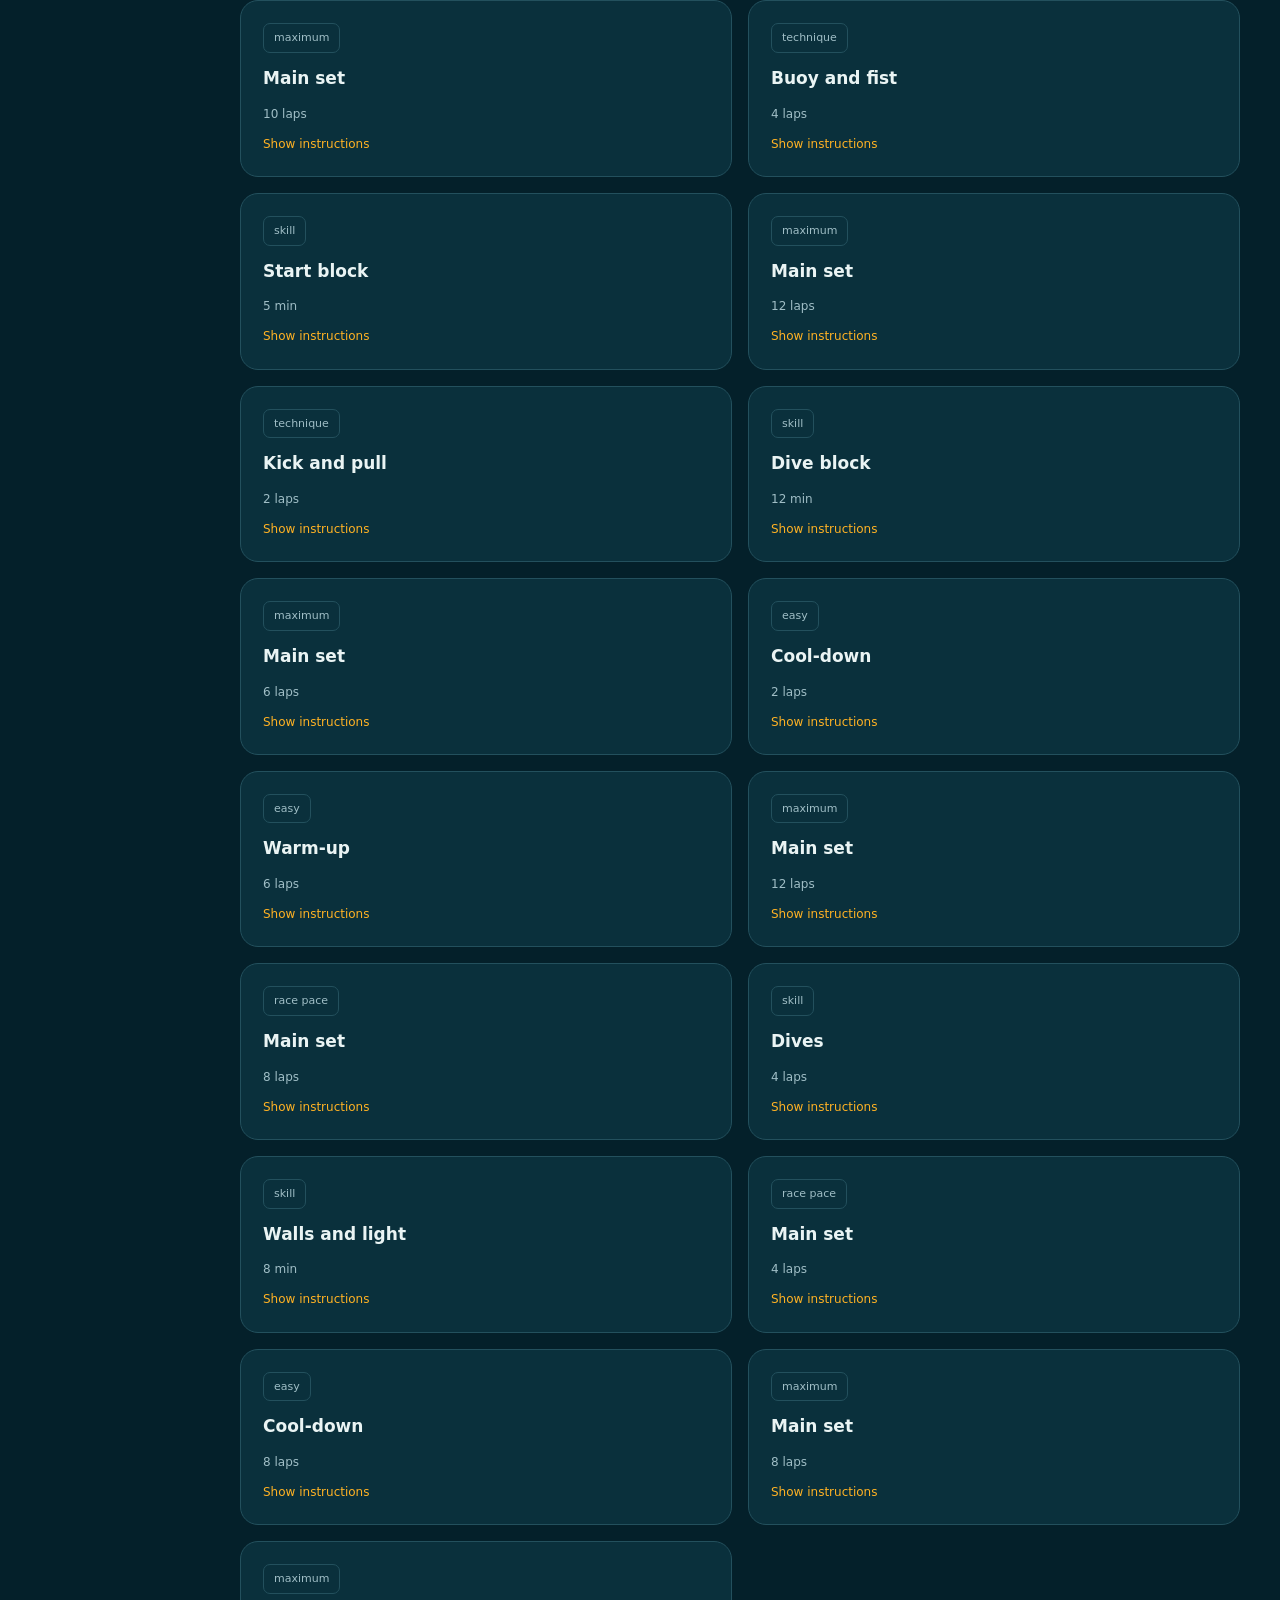
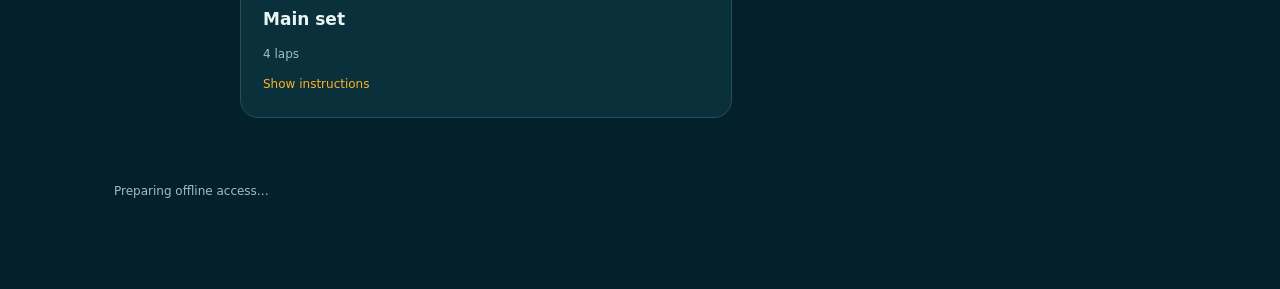
==== commit de82fbd7: "added race timer and horn" ====
--- a/drills.html
+++ b/drills.html
@@ -17,6 +17,7 @@
     <script src="assets/data.js" defer></script>
     <script src="assets/navigation.js" defer></script>
     <script src="assets/app.js" defer></script>
+    <script src="assets/offline.js" defer></script>
   </head>
   <body data-page="drills">
     <a class="skip-link" href="#main">Skip to content</a>
@@ -26,7 +27,7 @@
           >50</span
         ></a
       ><span class="meet-label">14TH NSA CUP <span>/</span> SATDOBATO</span
-      ><a class="header-link" href="session.html?id=race">Race day &#8599;</a>
+      ><a class="header-link" href="race.html">Race &#8599;</a>
     </header>
     <div class="layout">
       <nav
--- a/assets/interactions.css
+++ b/assets/interactions.css
@@ -1114,3 +1114,26 @@
     display: none;
   }
 }
+
+/* Race is independent of the weekly plan, with generous poolside targets. */
+.offline-status { max-width: 1100px; margin: 16px auto; padding: 0 24px calc(var(--dock-height, 76px) + env(safe-area-inset-bottom)); font-size: 12px; }
+.race-entry { display: flex; align-items: center; justify-content: space-between; gap: 20px; margin: 24px 0; }
+body[data-page="race"] .panel { margin-bottom: 20px; }
+.race-fields { display: grid; grid-template-columns: 1fr 1fr; gap: 16px; margin: 24px 0; }
+.race-fields label { display: grid; gap: 6px; }
+.race-fields select { width: 100%; min-height: 48px; min-width: 0; padding: 10px; color: var(--text); background: var(--bg); border: 1px solid var(--line); border-radius: 10px; }
+.sound-confirm { display: flex; gap: 10px; align-items: center; min-height: 48px; }
+.sound-confirm input { flex-shrink: 0; width: 22px; height: 22px; accent-color: var(--amber); }
+#sound-status { margin: 8px 0 20px; }
+.race-live { text-align: center; }
+.race-live h2 { margin: 24px 0; font-size: clamp(28px, 5vw, 48px); }
+.race-clock { font-size: clamp(44px, 11vw, 86px); font-variant-numeric: tabular-nums; font-weight: 750; letter-spacing: -.04em; }
+.race-finish { display: block; width: 100%; min-height: 130px; font-size: 32px; margin: 24px 0; background: var(--green); color: var(--bg); }
+#cancel-race { margin-top: 20px; min-height: 52px; }
+.race-record { display: flex; justify-content: space-between; gap: 16px; padding: 20px 0; border-bottom: 1px solid var(--line); }
+.race-record > strong { white-space: nowrap; font-variant-numeric: tabular-nums; }
+.race-record p { font-size: 13px; }
+.race-explainer summary { cursor: pointer; min-height: 44px; }
+.race-explainer a { display: inline-block; padding: 12px 0; }
+[hidden] { display: none !important; }
+@media (max-width: 480px) { .race-entry { align-items: stretch; flex-direction: column; } .race-fields { gap: 12px; } }
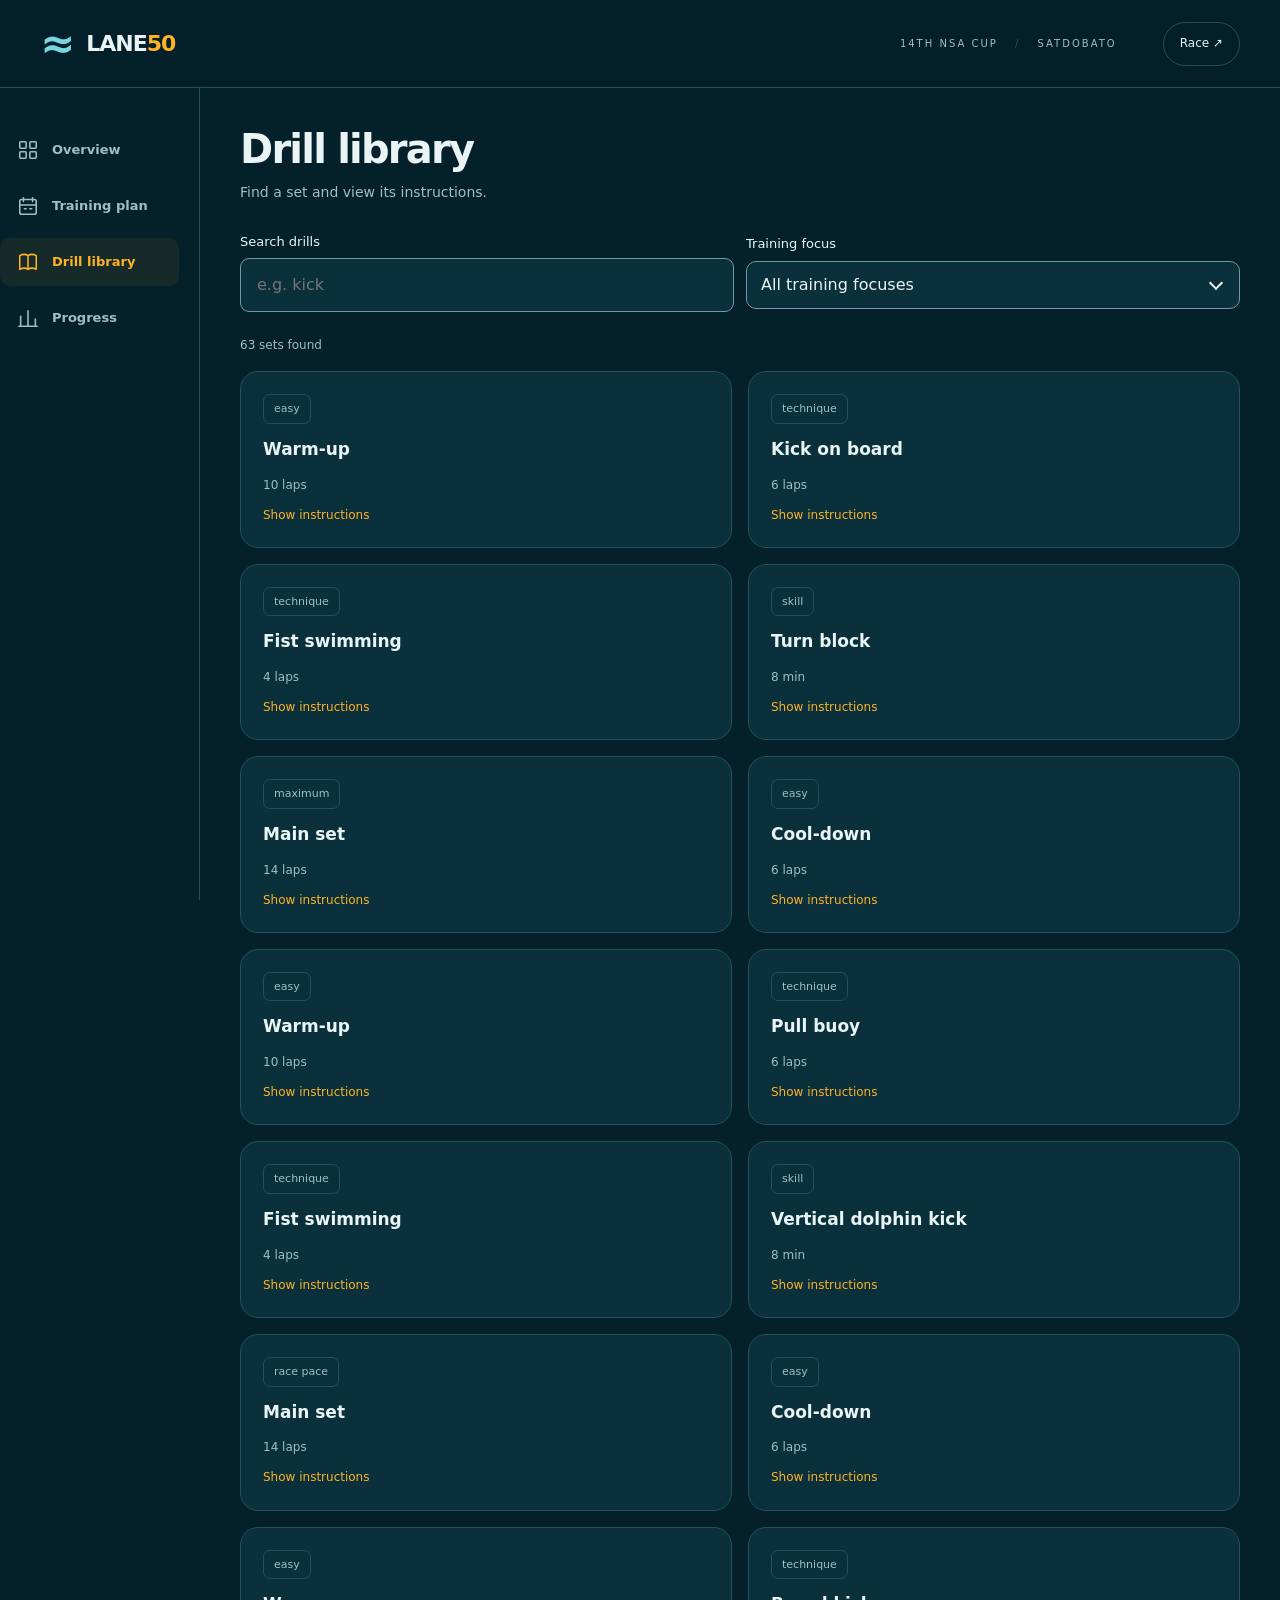
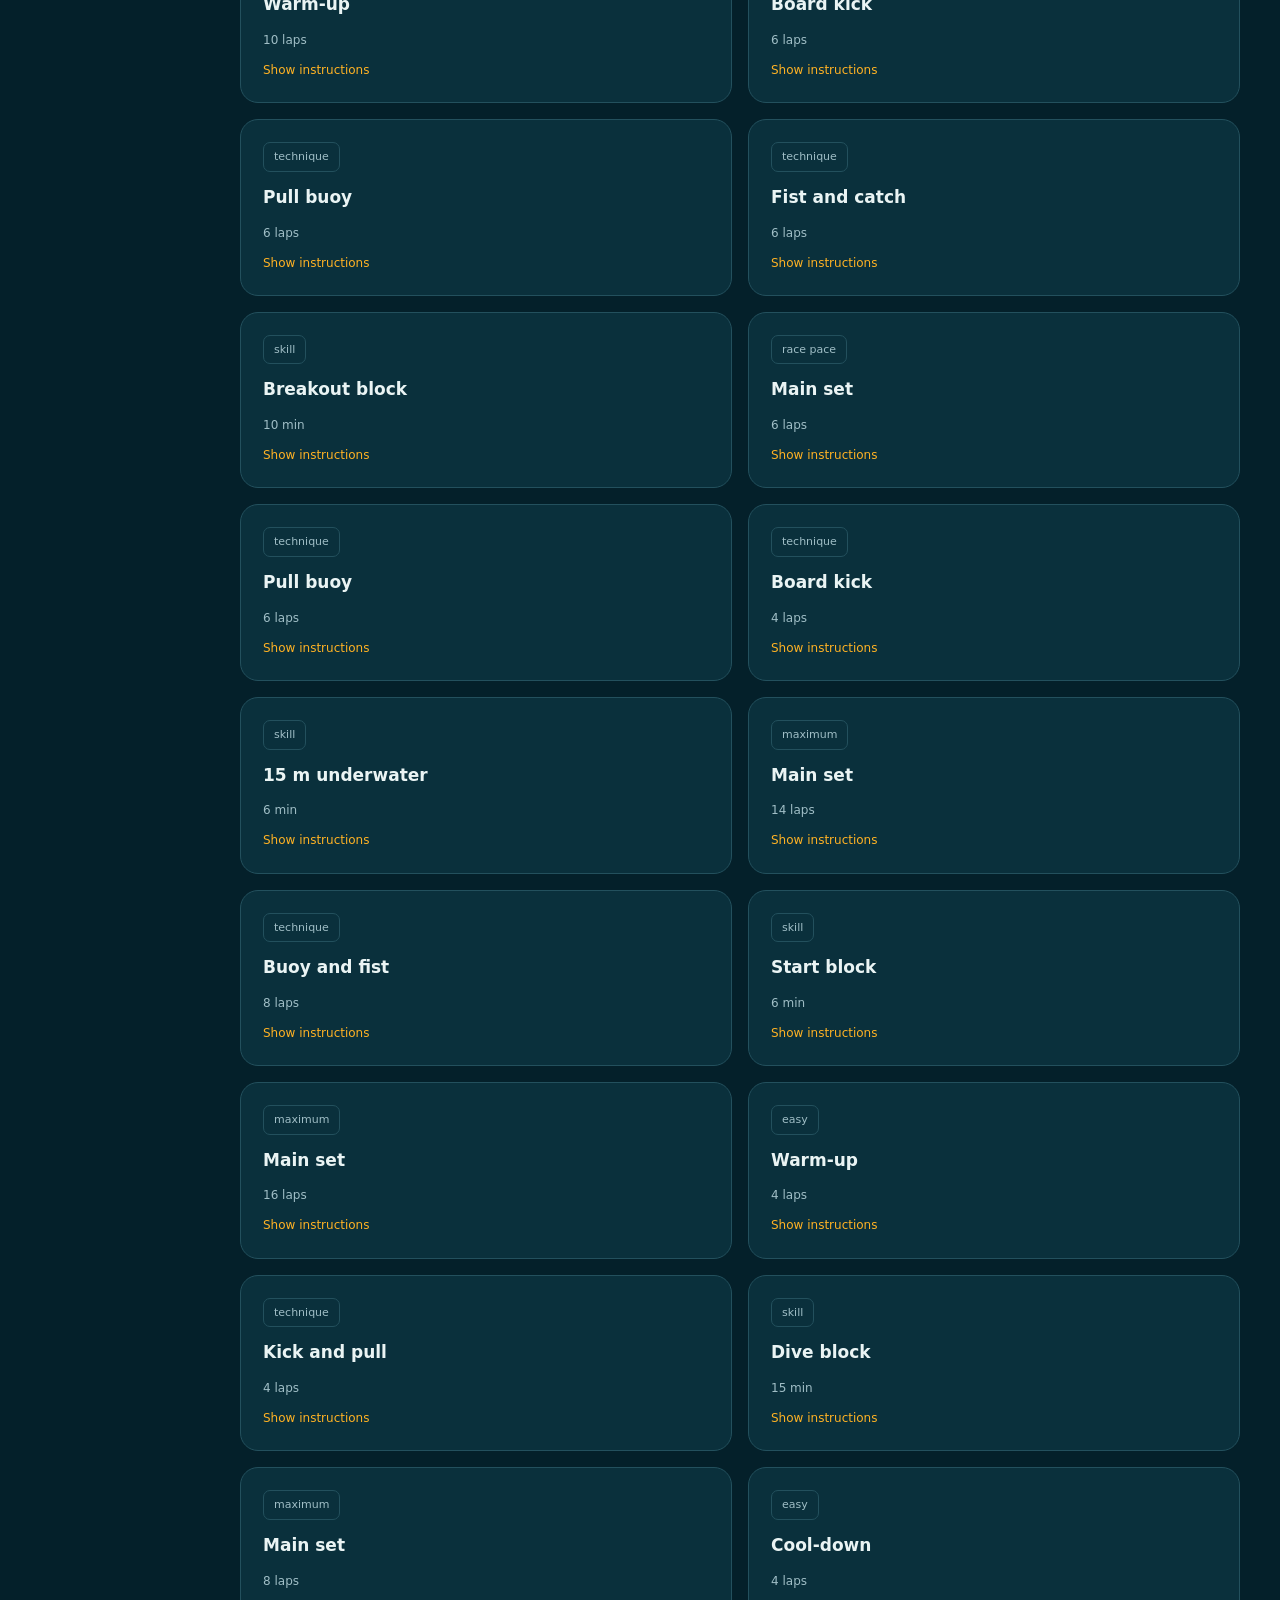
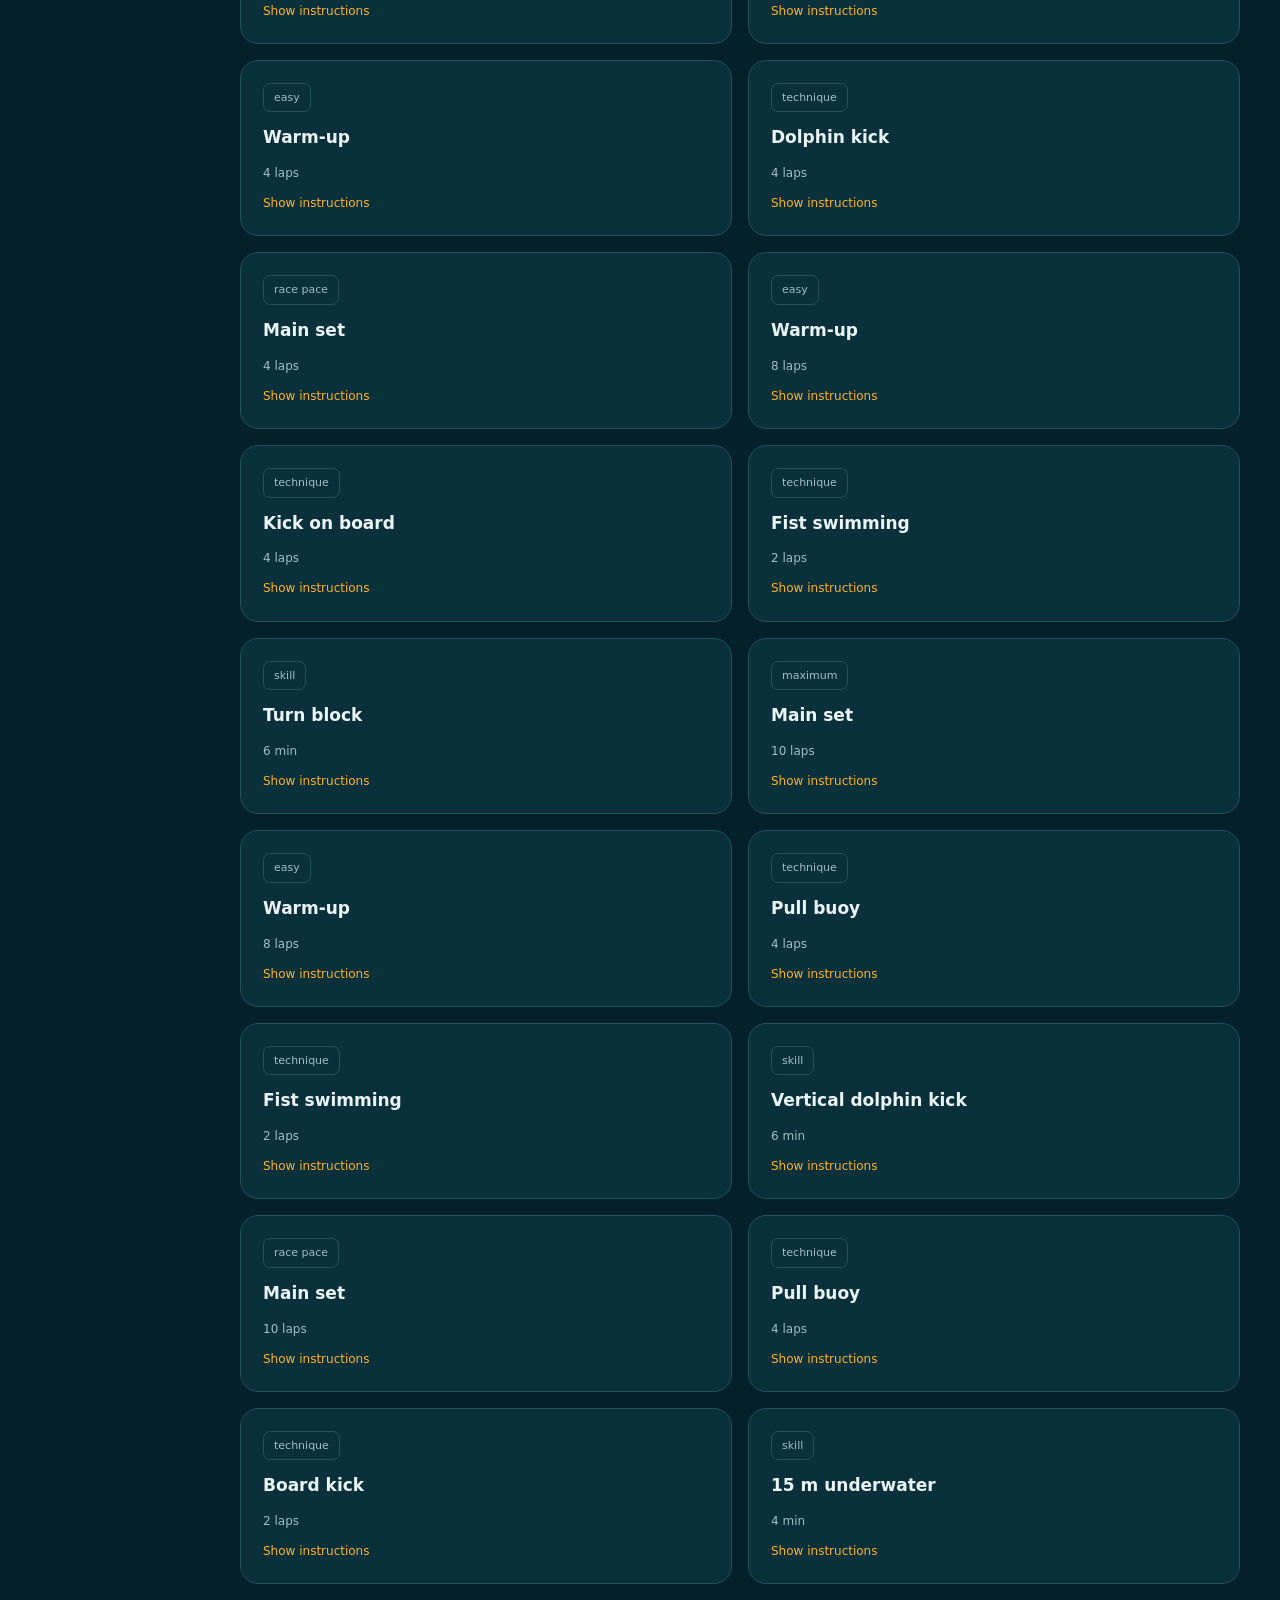
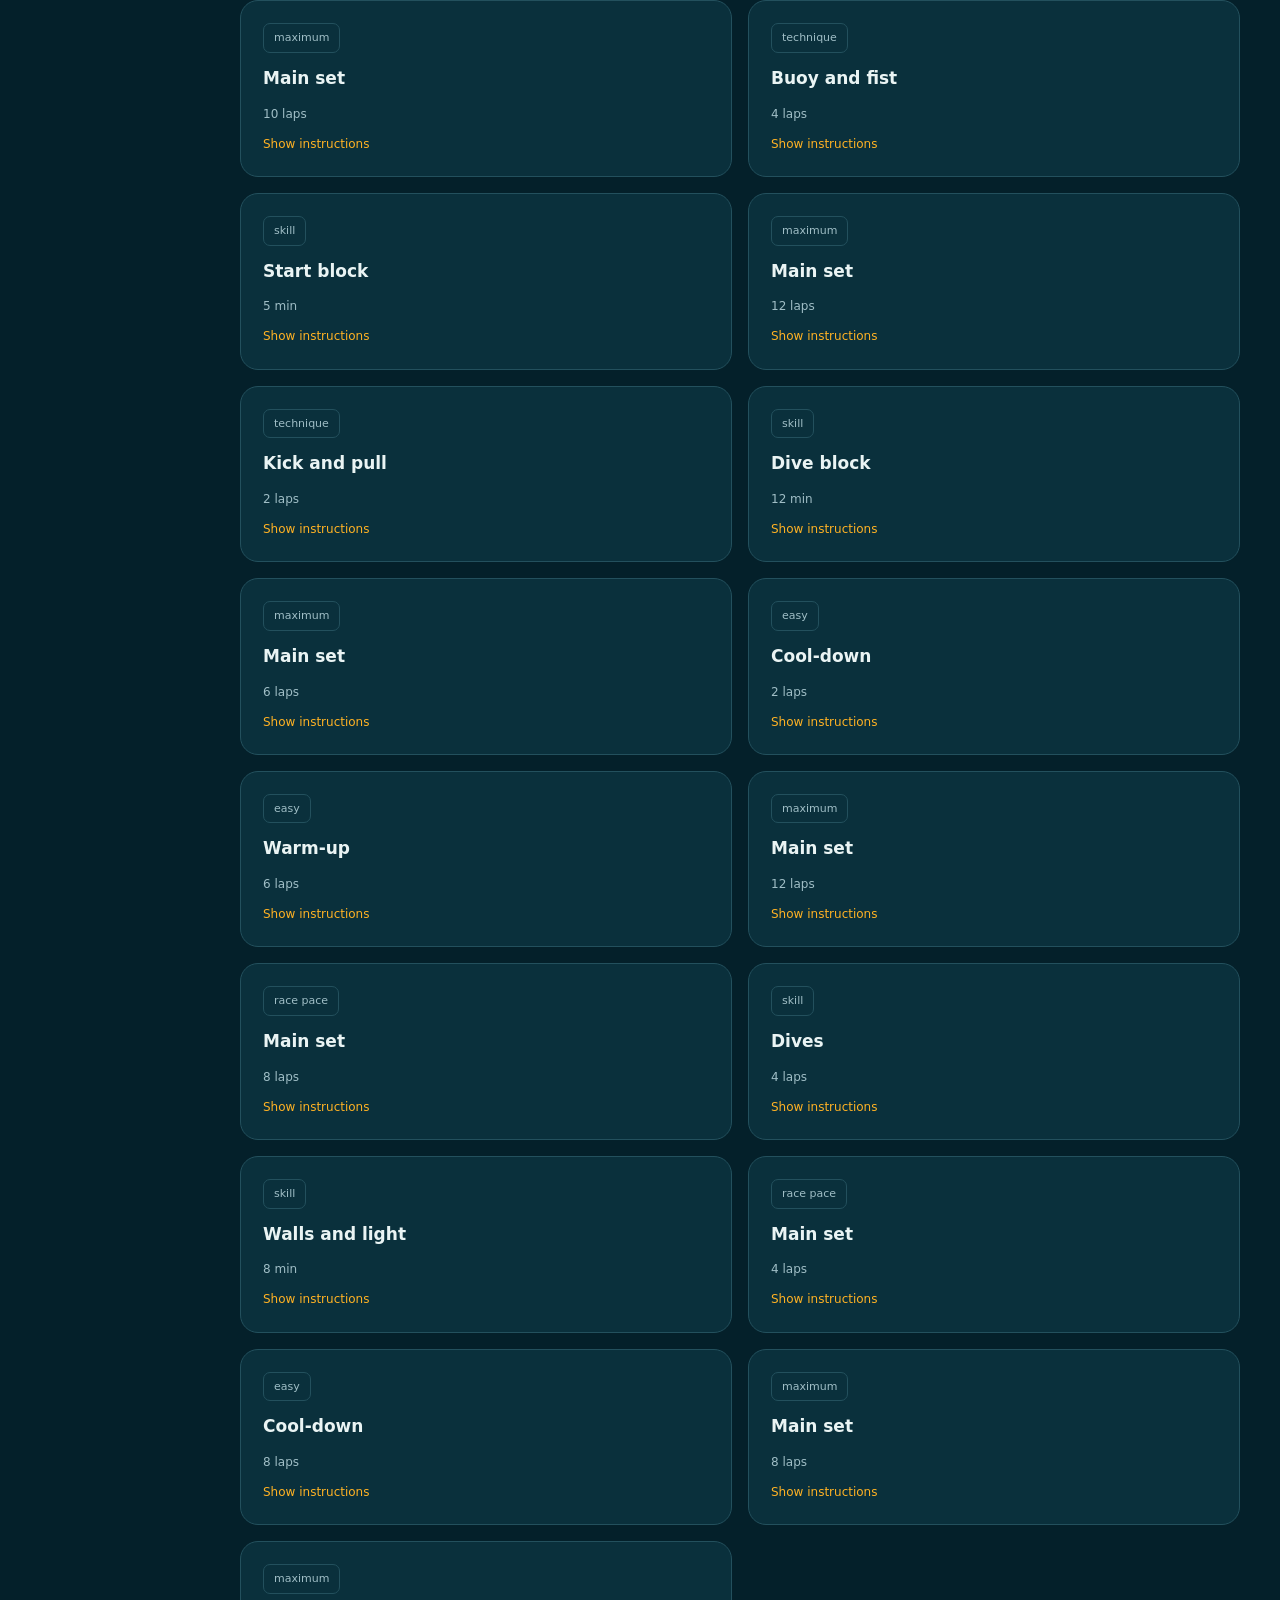
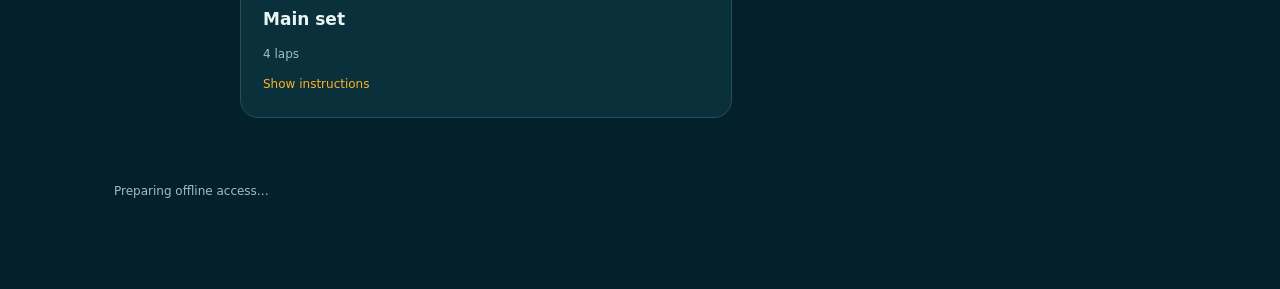
==== commit 789b2869: "feat: Implement themed option pickers and enhance race setup UI - Added themed option dialogs for dr" ====
--- a/drills.html
+++ b/drills.html
@@ -17,6 +17,7 @@
     <script src="assets/data.js" defer></script>
     <script src="assets/navigation.js" defer></script>
     <script src="assets/app.js" defer></script>
+    <script src="assets/pickers.js" defer></script>
     <script src="assets/offline.js" defer></script>
   </head>
   <body data-page="drills">
--- a/assets/interactions.css
+++ b/assets/interactions.css
@@ -1120,8 +1120,7 @@
 .race-entry { display: flex; align-items: center; justify-content: space-between; gap: 20px; margin: 24px 0; }
 body[data-page="race"] .panel { margin-bottom: 20px; }
 .race-fields { display: grid; grid-template-columns: 1fr 1fr; gap: 16px; margin: 24px 0; }
-.race-fields label { display: grid; gap: 6px; }
-.race-fields select { width: 100%; min-height: 48px; min-width: 0; padding: 10px; color: var(--text); background: var(--bg); border: 1px solid var(--line); border-radius: 10px; }
+.race-fields label { display: grid; gap: 6px; min-width: 0; font-size: 14px; }
 .sound-confirm { display: flex; gap: 10px; align-items: center; min-height: 48px; }
 .sound-confirm input { flex-shrink: 0; width: 22px; height: 22px; accent-color: var(--amber); }
 #sound-status { margin: 8px 0 20px; }
@@ -1137,3 +1136,209 @@
 .race-explainer a { display: inline-block; padding: 12px 0; }
 [hidden] { display: none !important; }
 @media (max-width: 480px) { .race-entry { align-items: stretch; flex-direction: column; } .race-fields { gap: 12px; } }
+
+/* Keep native option pickers, keyboard controls, and mobile screen-reader support.
+   Only the closed field is customized; reserve room for its disclosure arrow. */
+select,
+.race-fields select,
+.filter-field select,
+.day-select select {
+  -webkit-appearance: none;
+  appearance: none;
+  width: 100%;
+  min-width: 0;
+  max-width: 100%;
+  min-height: 48px;
+  padding: 12px 44px 12px 14px;
+  border: 1px solid #7299a4;
+  border-radius: 10px;
+  background-color: var(--surface);
+  background-image: url("data:image/svg+xml,%3Csvg xmlns='http://www.w3.org/2000/svg' width='20' height='20' viewBox='0 0 24 24' fill='none' stroke='%23eaf4f4' stroke-width='2' stroke-linecap='round' stroke-linejoin='round'%3E%3Cpath d='m6 9 6 6 6-6'/%3E%3C/svg%3E");
+  background-repeat: no-repeat;
+  background-position: right 14px center;
+  background-size: 20px;
+  color: var(--text);
+  font: inherit;
+  font-size: 16px; /* Prevent focus zoom on iOS. */
+  line-height: 1.4;
+  cursor: pointer;
+}
+select option,
+select optgroup {
+  background-color: var(--surface);
+  color: var(--text);
+}
+select:focus-visible {
+  outline: 2px solid var(--amber);
+  outline-offset: 3px;
+}
+select:disabled {
+  opacity: .55;
+  cursor: not-allowed;
+}
+@media (hover: hover) {
+  select:enabled:hover { border-color: var(--cyan); }
+}
+@media (max-width: 480px) {
+  .race-fields { grid-template-columns: minmax(0, 1fr); gap: 16px; }
+}
+@media (forced-colors: active) {
+  select,
+  .race-fields select,
+  .filter-field select,
+  .day-select select {
+    -webkit-appearance: auto;
+    appearance: auto;
+    background-image: none;
+    border-color: ButtonText;
+    color: ButtonText;
+  }
+}
+
+/* One option picker across race setup and library filters. */
+.picker-trigger {
+  display: flex;
+  align-items: center;
+  justify-content: space-between;
+  gap: 16px;
+  width: 100%;
+  min-width: 0;
+  min-height: 48px;
+  padding: 12px 14px;
+  border: 1px solid #7299a4;
+  border-radius: 10px;
+  background: var(--surface);
+  color: var(--text);
+  font-size: 16px;
+  line-height: 1.4;
+  text-align: left;
+}
+.picker-trigger::after {
+  content: '';
+  width: 8px;
+  height: 8px;
+  flex-shrink: 0;
+  border-right: 2px solid currentColor;
+  border-bottom: 2px solid currentColor;
+  transform: translateY(-2px) rotate(45deg);
+  margin-right: 4px;
+}
+.option-picker {
+  width: min(440px, calc(100% - 32px));
+  max-height: 80vh;
+  max-height: 80dvh;
+  padding: 0;
+  border: 1px solid #7299a4;
+  border-radius: 20px;
+  background: var(--surface);
+  color: var(--text);
+  box-shadow: 0 24px 80px #0008;
+  overflow: auto;
+  overscroll-behavior: contain;
+}
+.option-picker::backdrop { background: #001219b8; }
+.picker-header {
+  position: sticky;
+  top: 0;
+  z-index: 1;
+  display: flex;
+  align-items: center;
+  justify-content: space-between;
+  gap: 12px;
+  padding: 12px 16px;
+  background: var(--surface);
+  border-bottom: 1px solid var(--line);
+}
+.picker-header h2 { font-size: 20px; }
+.picker-close { min-height: 48px; padding: 10px; background: transparent; color: var(--cyan); font-size: 16px; }
+.picker-options { padding: 8px 12px 16px; }
+.picker-option {
+  display: flex;
+  align-items: center;
+  justify-content: space-between;
+  gap: 16px;
+  width: 100%;
+  min-height: 56px;
+  margin-top: 4px;
+  padding: 14px;
+  border: 1px solid transparent;
+  border-radius: 10px;
+  background: transparent;
+  color: var(--text);
+  text-align: left;
+  font-size: 16px;
+  line-height: 1.5;
+}
+.picker-option::after { content: ''; flex: 0 0 20px; }
+.picker-option[aria-pressed="true"] { background: var(--raised); border-color: var(--amber); }
+.picker-option[aria-pressed="true"]::after { content: '✓'; color: var(--amber); }
+.picker-option:focus-visible, .picker-close:focus-visible { outline-offset: -3px; }
+@media (hover: hover) {
+  .picker-option:enabled:hover { background: var(--raised); }
+  .picker-trigger:enabled:hover { border-color: var(--cyan); }
+}
+@media (max-width: 760px) {
+  .option-picker {
+    width: 100%;
+    max-width: 100%;
+    margin: auto 0 0;
+    border-radius: 24px 24px 0 0;
+    border-bottom: 0;
+    padding-bottom: env(safe-area-inset-bottom);
+  }
+}
+@media (forced-colors: active) {
+  .picker-option[aria-pressed="true"] { border-color: Highlight; }
+  .picker-option[aria-pressed="true"]::after { color: Highlight; }
+}
+
+/* Race is a standalone stopwatch, with setup and timing in one place. */
+body[data-page="race"] .site-header,
+body[data-page="race"] .navigation { display: none; }
+body[data-page="race"] { --dock-height: 0px; }
+body[data-page="race"] .layout { display: block; max-width: none; margin: 0; }
+body[data-page="race"] main { padding: 0; min-width: 0; }
+.stopwatch-page { width: min(100%, 640px); margin: auto; padding: 0 24px; }
+.stopwatch-header { display: flex; align-items: center; gap: 12px; min-height: 72px; }
+.stopwatch-header h1 { font-size: 22px; letter-spacing: -.03em; }
+.stopwatch-header > .text-link { margin-left: auto; min-height: 48px; display: flex; align-items: center; font-size: 14px; }
+.stopwatch-back { width: 48px; height: 48px; display: grid; place-items: center; border: 1px solid var(--line); border-radius: 50%; }
+.stopwatch { min-height: calc(100svh - 72px); display: flex; flex-direction: column; justify-content: space-evenly; gap: 20px; padding: 16px 0 24px; }
+.stopwatch-display { text-align: center; }
+#race-event { font-size: 14px; color: var(--cyan); }
+.clock-face { width: min(100%, 350px); aspect-ratio: 1; margin: 20px auto 16px; border: 2px solid var(--line); border-radius: 50%; display: flex; flex-direction: column; align-items: center; justify-content: center; background: radial-gradient(circle, var(--surface), transparent 72%); box-shadow: 0 0 0 8px #79d5e005; }
+#race-cue { font-size: 14px; color: var(--muted); min-height: 24px; padding: 0 20px; }
+body[data-page="race"] .race-clock { font-size: clamp(48px, 16vw, 76px); font-weight: 450; letter-spacing: -.06em; line-height: 1.35; color: var(--text); }
+.clock-unit { font-size: 10px; letter-spacing: .2em; margin-top: 8px; }
+#race-help { font-size: 13px; min-height: 20px; }
+.stopwatch-controls { display: flex; flex-direction: column; align-items: center; gap: 8px; text-align: center; }
+.stopwatch-primary { width: min(100%, 300px); min-height: 64px; border-radius: 40px; font-size: 20px; background: var(--amber); color: var(--bg); }
+#finish-race { background: var(--green); }
+.stopwatch-cancel { min-height: 44px; padding: 8px 20px; }
+.stopwatch-controls #sound-status { font-size: 13px; margin: 0; }
+.stopwatch-controls #sound-status:empty { display: none; }
+.stopwatch-controls #result-copy { font-size: 13px; }
+.stopwatch-setup { padding-top: 20px; border-top: 1px solid var(--line); }
+.stopwatch-setup h2 { font-size: 16px; font-weight: 550; }
+.stopwatch-setup .race-fields { grid-template-columns: repeat(2, minmax(0, 1fr)); margin: 16px 0 0; gap: 14px 16px; }
+.stopwatch-setup .race-fields label { font-size: 12px; color: var(--muted); }
+.stopwatch-setup .picker-trigger { background: transparent; border-color: #7299a4; font-size: 16px; gap: 8px; }
+.stopwatch-setup .picker-trigger:disabled { opacity: .65; }
+.stopwatch[data-state="swimming"] .clock-face { border-color: var(--green); }
+.stopwatch[data-state="starting"] .clock-face { border-color: var(--amber); }
+.stopwatch[data-state="finished"] .clock-face { border-color: var(--cyan); }
+.stopwatch-details { border-top: 1px solid var(--line); padding: 4px 0; }
+.stopwatch-details summary { min-height: 52px; padding: 16px 0; cursor: pointer; color: var(--muted); font-size: 14px; }
+.stopwatch-details > p { font-size: 13px; margin: 12px 0; }
+.stopwatch-details > button { min-height: 48px; }
+body[data-page="race"] .offline-status { max-width: 640px; margin: 0 auto; padding: 16px 24px calc(20px + env(safe-area-inset-bottom)); font-size: 11px; }
+@media (max-width: 380px) {
+  .stopwatch-page { padding: 0 16px; }
+  .stopwatch-setup .race-fields { gap: 12px 8px; }
+  .stopwatch-setup .picker-trigger { padding: 10px; gap: 6px; }
+}
+@media (max-height: 760px) {
+  .clock-face { width: min(100%, 250px); margin: 12px auto; }
+  body[data-page="race"] .race-clock { font-size: 54px; }
+  .stopwatch { gap: 16px; }
+}
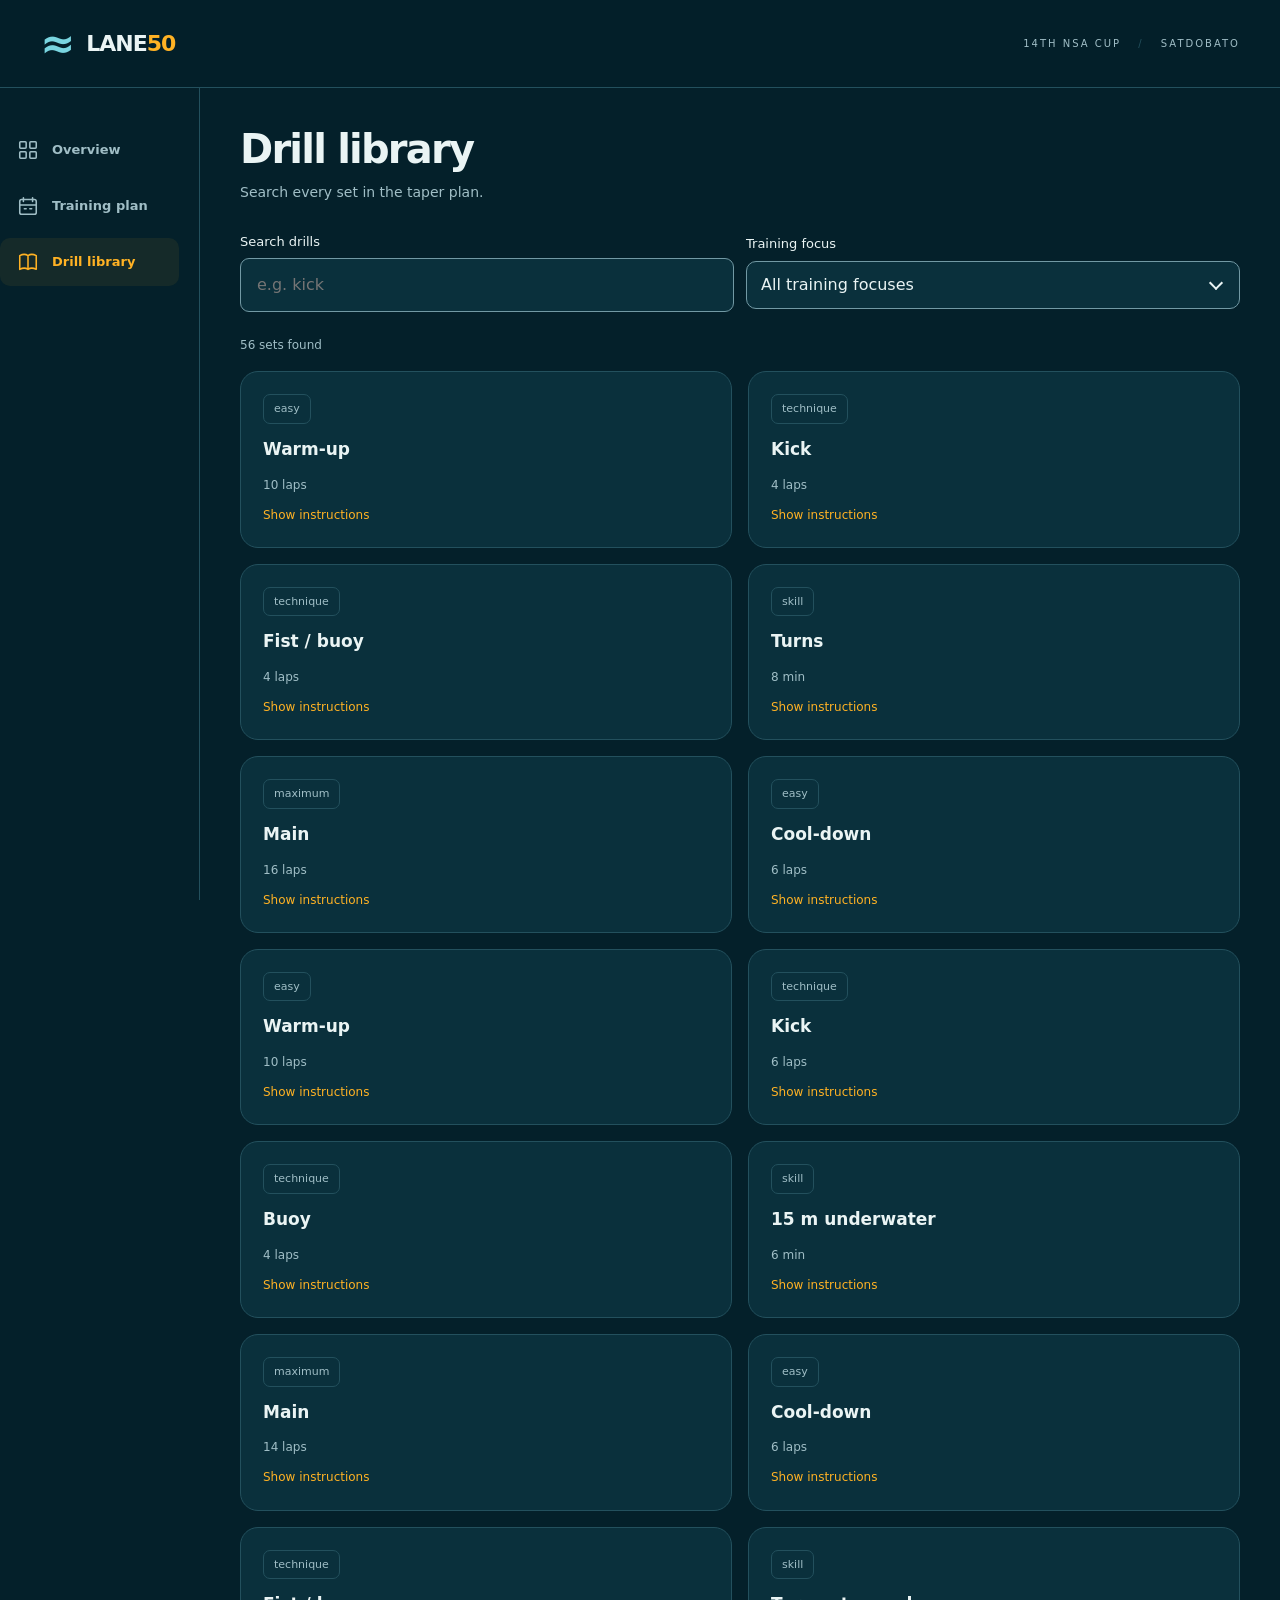
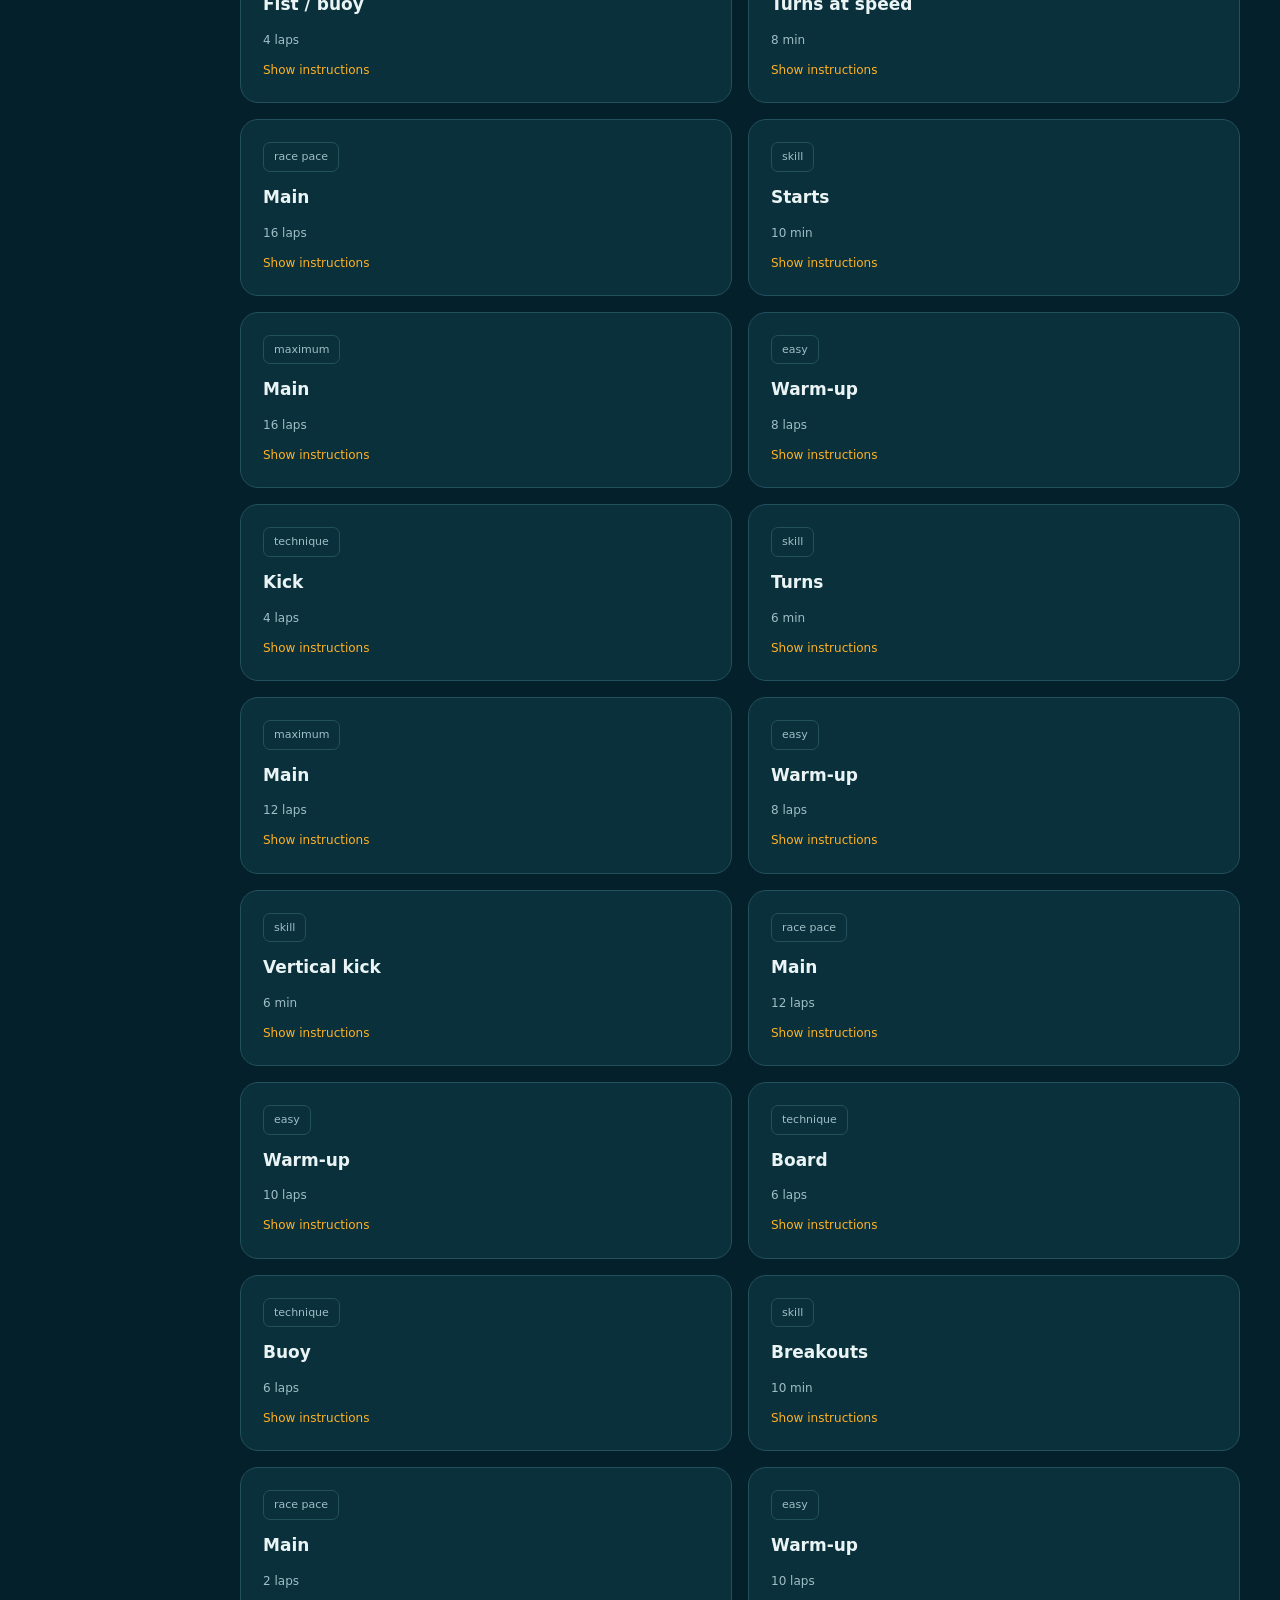
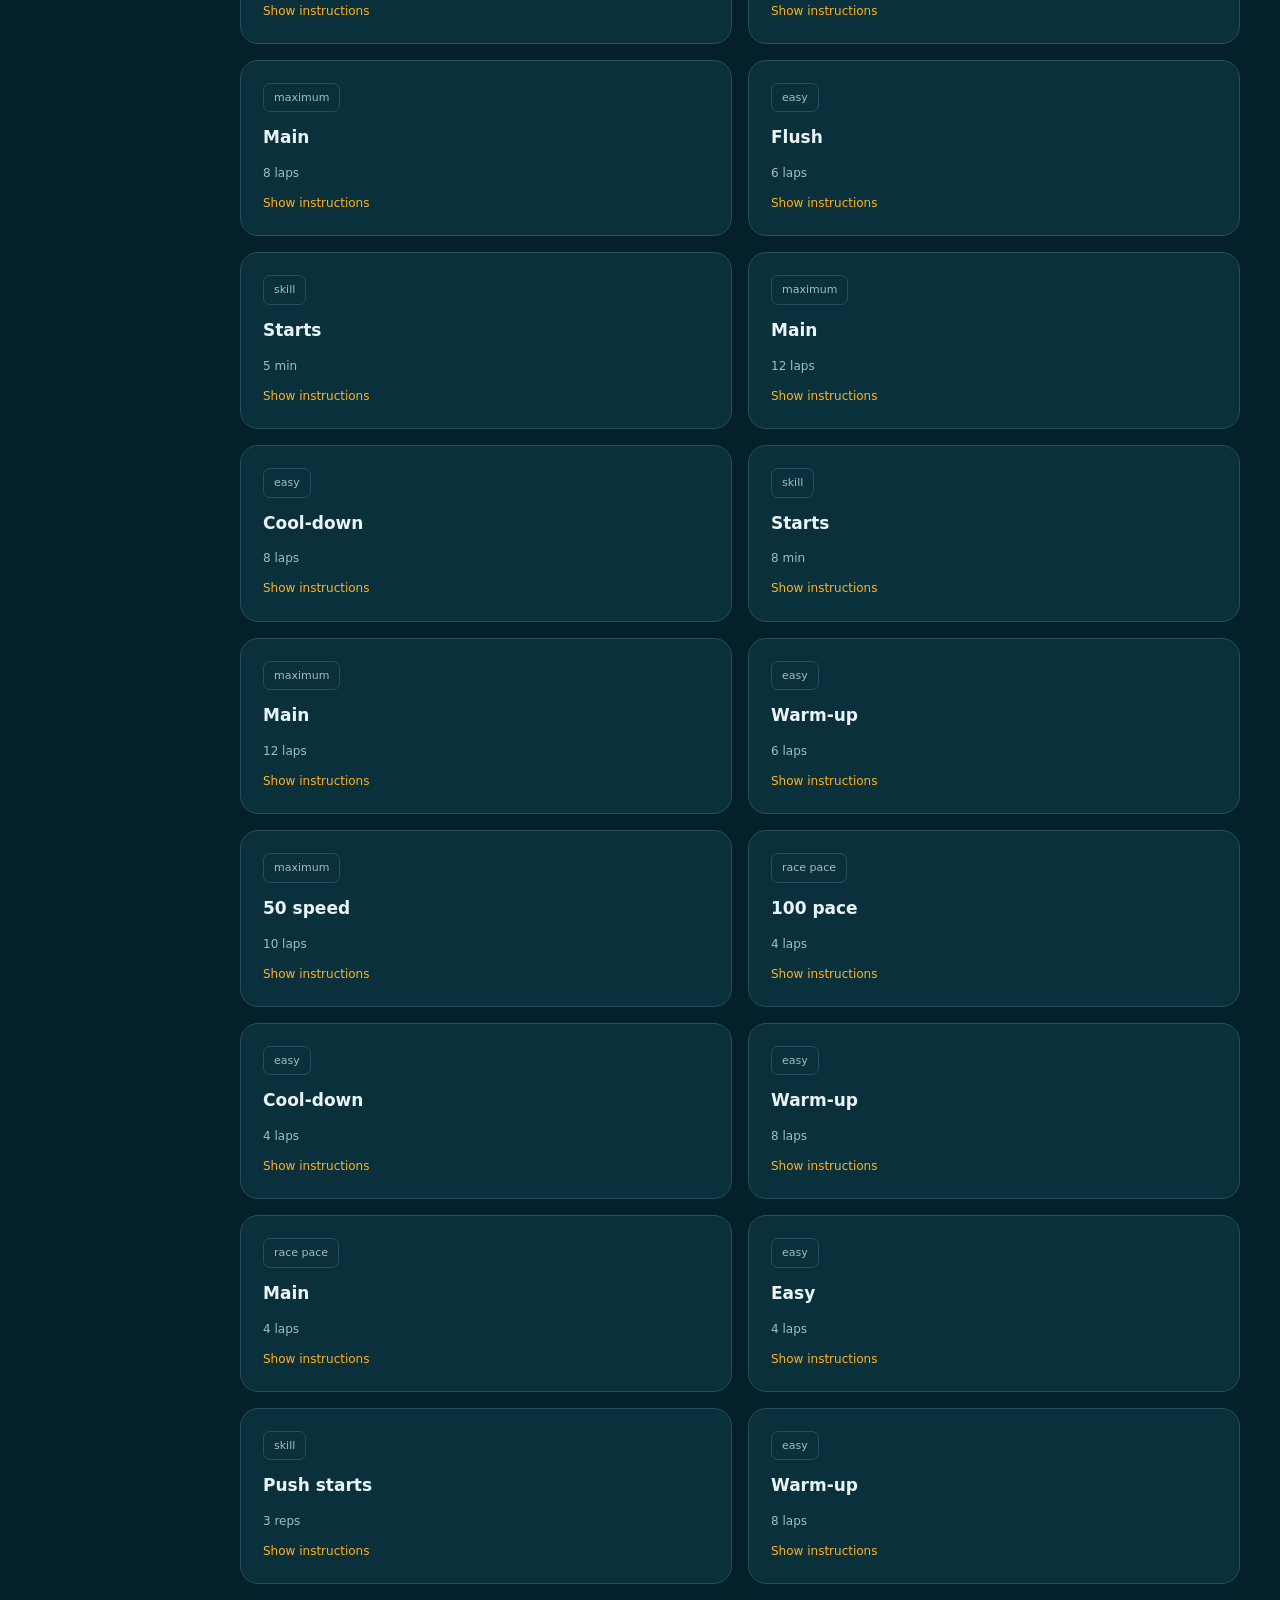
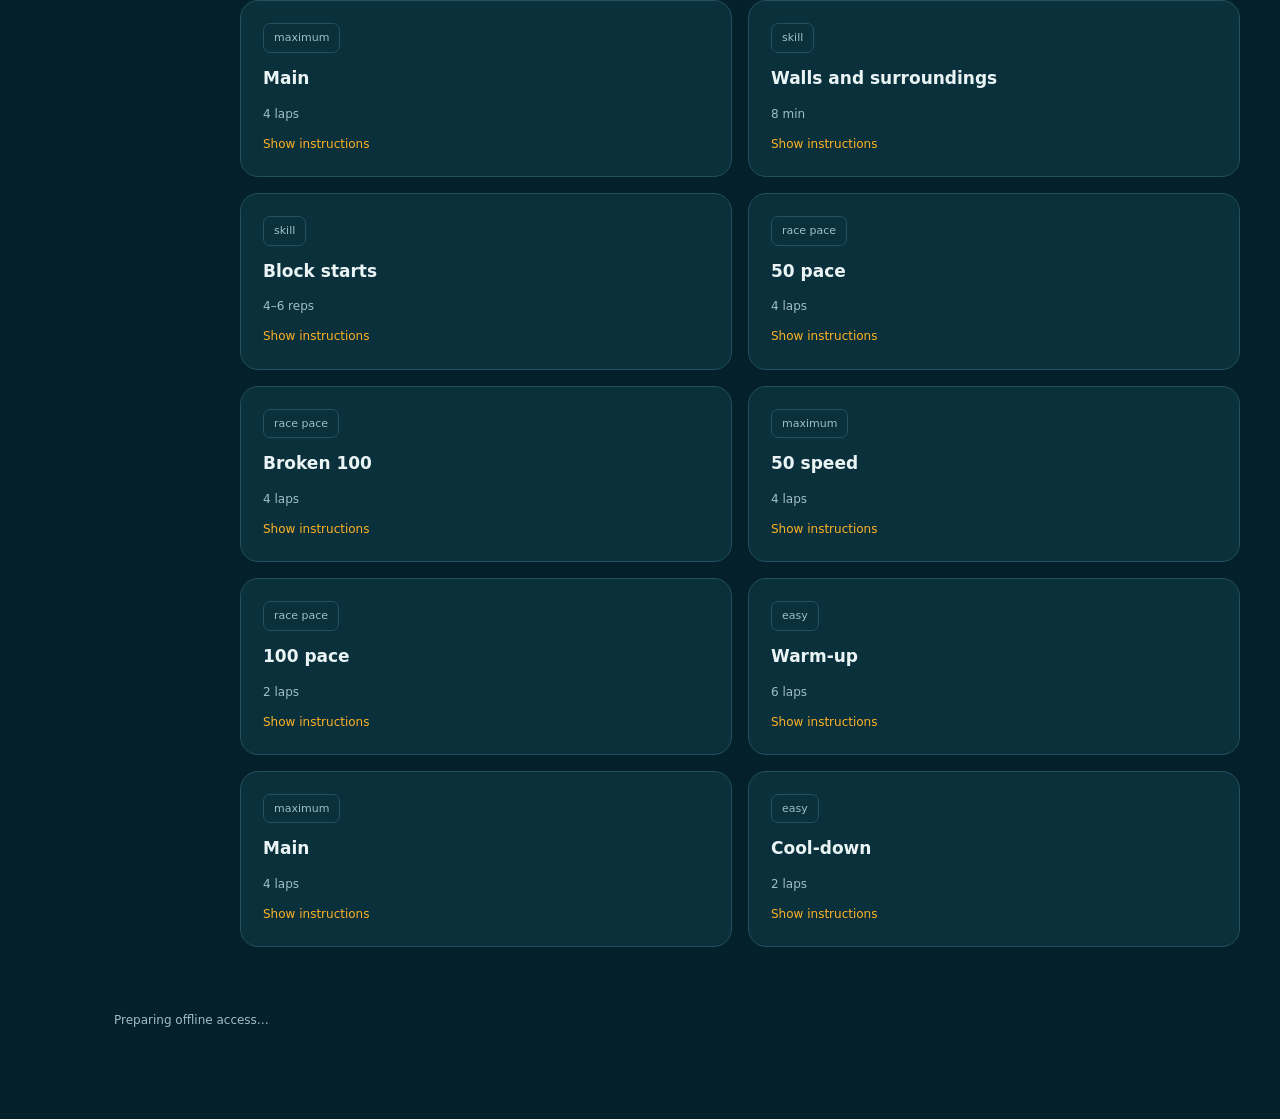
==== commit 298186f1: "Refactor CSS grid layout, enhance session dock styles, and update drill card interactions - Adjusted" ====
--- a/drills.html
+++ b/drills.html
@@ -9,7 +9,7 @@
     <meta name="theme-color" content="#04202a" />
     <meta
       name="description"
-      content="Your four-week 50 m freestyle training companion for the NSA Cup."
+      content="Your pool-only 50 m and 100 m freestyle taper for the NSA Cup."
     />
     <title>Drill library &middot; Lane 50</title>
     <link rel="stylesheet" href="assets/styles.css" />
@@ -27,8 +27,7 @@
         ><span class="brand-mark" aria-hidden="true">&#8776;</span> LANE<span
           >50</span
         ></a
-      ><span class="meet-label">14TH NSA CUP <span>/</span> SATDOBATO</span
-      ><a class="header-link" href="race.html">Race &#8599;</a>
+      ><span class="meet-label">14TH NSA CUP <span>/</span> SATDOBATO</span>
     </header>
     <div class="layout">
       <nav
--- a/assets/interactions.css
+++ b/assets/interactions.css
@@ -64,7 +64,7 @@
   z-index: 12;
   background: var(--bg);
   display: grid;
-  grid-template-columns: repeat(5, minmax(0, 1fr));
+  grid-template-columns: repeat(3, minmax(0, 1fr));
   gap: 8px;
   padding: 12px 0;
   border-bottom: 1px solid var(--line);
@@ -1102,6 +1102,21 @@
   display: block;
   font-size: 18px;
   font-variant-numeric: tabular-nums;
+}
+.session-dock.timer-only {
+  justify-content: flex-end;
+}
+.rest-card {
+  color: var(--muted);
+  border-style: dashed;
+}
+.rest-card:hover {
+  background: #ffffff02;
+  border-color: var(--line);
+}
+.drill-count {
+  font-size: 12px;
+  margin-bottom: 16px;
 }
 @media (max-width: 760px) {
   body[data-page="session"] .session-dock {
@@ -1303,8 +1318,8 @@
 .stopwatch-header h1 { font-size: 22px; letter-spacing: -.03em; }
 .stopwatch-header > .text-link { margin-left: auto; min-height: 48px; display: flex; align-items: center; font-size: 14px; }
 .stopwatch-back { width: 48px; height: 48px; display: grid; place-items: center; border: 1px solid var(--line); border-radius: 50%; }
-.stopwatch { min-height: calc(100svh - 72px); display: flex; flex-direction: column; justify-content: space-evenly; gap: 20px; padding: 16px 0 24px; }
-.stopwatch-display { text-align: center; }
+.stopwatch { min-height: calc(100svh - 72px); display: flex; flex-direction: column; justify-content: flex-start; gap: 20px; padding: 4px 0 24px; }
+.stopwatch-display { flex: 1; display: flex; flex-direction: column; justify-content: center; text-align: center; }
 #race-event { font-size: 14px; color: var(--cyan); }
 .clock-face { width: min(100%, 350px); aspect-ratio: 1; margin: 20px auto 16px; border: 2px solid var(--line); border-radius: 50%; display: flex; flex-direction: column; align-items: center; justify-content: center; background: radial-gradient(circle, var(--surface), transparent 72%); box-shadow: 0 0 0 8px #79d5e005; }
 #race-cue { font-size: 14px; color: var(--muted); min-height: 24px; padding: 0 20px; }
@@ -1318,7 +1333,7 @@
 .stopwatch-controls #sound-status { font-size: 13px; margin: 0; }
 .stopwatch-controls #sound-status:empty { display: none; }
 .stopwatch-controls #result-copy { font-size: 13px; }
-.stopwatch-setup { padding-top: 20px; border-top: 1px solid var(--line); }
+.stopwatch-setup { padding-bottom: 24px; border-bottom: 1px solid var(--line); }
 .stopwatch-setup h2 { font-size: 16px; font-weight: 550; }
 .stopwatch-setup .race-fields { grid-template-columns: repeat(2, minmax(0, 1fr)); margin: 16px 0 0; gap: 14px 16px; }
 .stopwatch-setup .race-fields label { font-size: 12px; color: var(--muted); }
@@ -1342,3 +1357,78 @@
   body[data-page="race"] .race-clock { font-size: 54px; }
   .stopwatch { gap: 16px; }
 }
+
+/* Progressive swim setup: one summary, details only on request. */
+.stopwatch-setup { padding: 0; border: 1px solid var(--line); border-radius: 16px; background: var(--surface); }
+.swim-summary { display: flex; align-items: center; justify-content: space-between; gap: 16px; width: 100%; padding: 16px 18px; border-radius: 16px; background: transparent; color: var(--text); text-align: left; }
+.swim-summary > span:first-child { display: grid; gap: 5px; }
+.swim-summary-label { font-size: 11px; color: var(--muted); }
+#swim-summary-main { font-size: 18px; font-weight: 600; line-height: 1.4; }
+#swim-summary-detail { font-size: 13px; color: var(--muted); line-height: 1.5; }
+#swim-edit-label { color: var(--cyan); font-size: 14px; }
+.swim-summary:disabled { opacity: 1; cursor: default; }
+.swim-summary:disabled #swim-edit-label { display: none; }
+#swim-options { width: min( calc(100% - 32px), 480px); max-height: calc(100dvh - 32px); overflow-y: auto; overscroll-behavior: contain; padding: 24px; border: 1px solid var(--line); border-radius: 24px; background: var(--surface); color: var(--text); }
+#swim-options::backdrop { background: #001219b8; }
+#swim-options > p { color: var(--muted); font-size: 13px; line-height: 1.6; margin-top: 20px; }
+@media (max-width: 600px) {
+  #swim-options { width: 100%; max-width: none; max-height: calc(100dvh - 24px); margin: auto 0 0; padding: 24px 20px max(16px, env(safe-area-inset-bottom)); border-radius: 24px 24px 0 0; }
+  #swim-options::before { content: ''; display: block; width: 36px; height: 4px; margin: -12px auto 20px; border-radius: 4px; background: var(--muted); }
+}
+#done-swim { display: block; min-height: 48px; padding: 12px 16px; margin: 8px 0 0 auto; }
+.race-tool-section { padding: 24px 0; border-bottom: 1px solid var(--line); }
+.race-tool-section h2 { font-size: 20px; }
+.race-tool-section p { font-size: 14px; line-height: 1.6; margin: 12px 0; }
+.race-tool-section button, .race-tool-section summary { min-height: 48px; }
+.race-tool-section summary { padding: 14px 0; cursor: pointer; }
+body[data-page="race"]:not([data-race-tools]) .offline-status { display: none; }
+
+.race-timings { list-style: none; padding: 0; margin: 12px 0; text-align: left; font-variant-numeric: tabular-nums; }
+.race-timings li { padding: 8px 0; border-bottom: 1px solid var(--line); font-size: 14px; }
+.race-timings span { display: block; color: var(--muted); font-size: 12px; }
+#race-splits { width: 100%; max-width: 360px; }
+#mark-race { min-width: 180px; min-height: 48px; }
+
+/* Stable poolside controls in every stopwatch state. */
+/* Leave thumb room below the buttons, in addition to the device safe area. */
+.stopwatch { height: calc(100svh - 72px); min-height: 540px; gap: 12px; padding-bottom: calc(clamp(48px, 8svh, 80px) + env(safe-area-inset-bottom, 0px)); }
+.stopwatch-setup { flex: 0 0 auto; }
+.swim-summary { padding: 12px 16px; }
+.stopwatch-display { flex: 0 0 auto; justify-content: flex-start; }
+.clock-face { width: min(100%, 280px); height: 280px; aspect-ratio: auto; margin: 8px auto;  }
+body[data-page="race"] .race-clock { font-size: clamp(48px, 14vw, 68px);  }
+.clock-unit { margin-top: 0; }
+#race-help { margin: 6px 0 0; }
+#race-splits { flex: 1 1 100px; min-height: 60px; width: 100%; max-width: none; overflow-y: auto; overscroll-behavior: contain; scrollbar-gutter: stable; }
+.stopwatch-controls { flex: 0 0 auto; gap: 0; }
+.stopwatch-actions { width: 100%; display: grid; grid-template-columns: minmax(0, 1fr) minmax(0, 1fr); column-gap: clamp(40px, 12vw, 100px); align-items: stretch; }
+.stopwatch-actions > button { margin: 0; grid-column: 2; grid-row: 1; width: 100%; min-width: 0; height: 88px; min-height: 88px; box-sizing: border-box; border: 2px solid transparent; border-radius: 24px; padding: 12px 8px; display: flex; flex-direction: column; justify-content: center; align-items: center; gap: 5px; font-size: 21px; font-weight: 600; line-height: 1.2; touch-action: manipulation; }
+.stopwatch-actions > #mark-race { grid-column: 1; min-width: 0; min-height: 88px; background: var(--surface); border: 2px solid var(--cyan); color: var(--cyan); }
+.stopwatch-actions small { font-size: 11px; font-weight: 400; color: inherit; }
+#mark-race:disabled { opacity: .45; }
+#mark-label { overflow-wrap: anywhere; }
+#finish-race { background: #f4b2ac; color: #3c1614; }
+.stopwatch-secondary { min-height: 44px; width: 100%; text-align: left; }
+.stopwatch-secondary button { min-height: 44px; }
+#race-result p { margin: 0 0 8px; }
+@media (max-height: 760px) {
+  .clock-face { width: 220px; height: 220px; }
+  .stopwatch { gap: 8px; }
+}
+@media (prefers-reduced-motion: reduce) {
+  .clock-face, body[data-page="race"] .race-clock { transition: none; }
+}
+
+/* Timestamp rows fill the space between the circular clock and controls. */
+.lap-stamps { list-style: none; margin: 0; padding: 0; font-variant-numeric: tabular-nums; }
+.lap-stamps li { height: 48px; display: flex; align-items: center; justify-content: center; border-bottom: 1px solid var(--line); font-size: 19px; color: var(--muted); }
+.lap-stamps li:first-child { color: var(--cyan); }
+.stopwatch-controls { padding-top: 12px; margin-top: auto; }
+#race-result { margin: 0; }
+
+/* Tactile and visual press feedback without moving the touch target. */
+.stopwatch-actions > button:active:not(:disabled) { filter: brightness(.85); box-shadow: inset 0 0 0 2px currentColor; }
+.clock-face { position: relative; }
+#timing-note { position: absolute; top: 24px; color: var(--muted); font-size: 22px; }
+
+.stopwatch-actions > #cancel-race { margin: 0; min-height: 88px; }
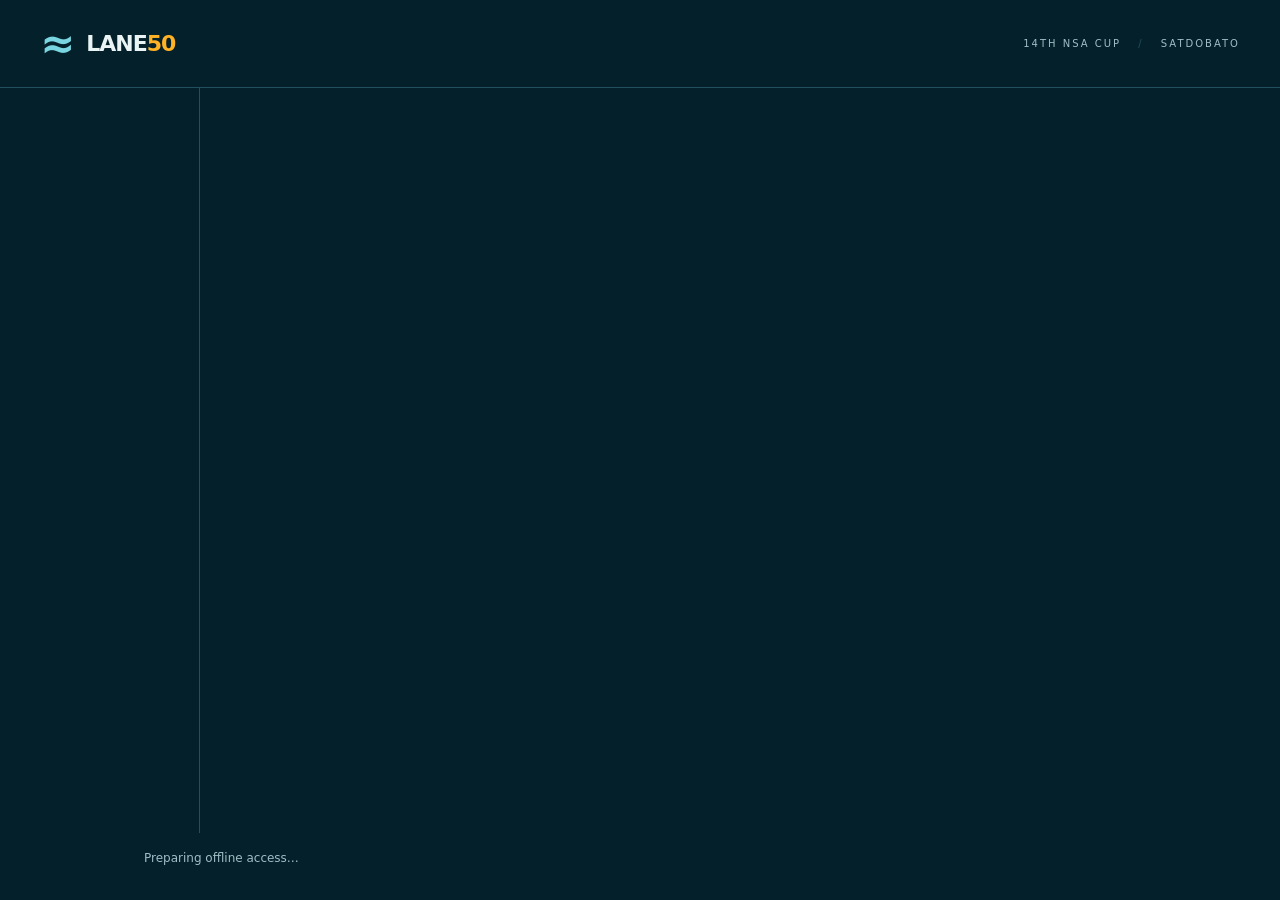
==== commit 60b33a84: "Add training review for September 2026 and implement competition preparation tests - Introduced a co" ====
--- a/drills.html
+++ b/drills.html
@@ -1,49 +1 @@
-<!doctype html>
-<html lang="en">
-  <head>
-    <meta charset="utf-8" />
-    <meta
-      name="viewport"
-      content="width=device-width, initial-scale=1, viewport-fit=cover"
-    />
-    <meta name="theme-color" content="#04202a" />
-    <meta
-      name="description"
-      content="Your pool-only 50 m and 100 m freestyle taper for the NSA Cup."
-    />
-    <title>Drill library &middot; Lane 50</title>
-    <link rel="stylesheet" href="assets/styles.css" />
-    <link rel="stylesheet" href="assets/interactions.css" />
-    <script src="assets/data.js" defer></script>
-    <script src="assets/navigation.js" defer></script>
-    <script src="assets/app.js" defer></script>
-    <script src="assets/pickers.js" defer></script>
-    <script src="assets/offline.js" defer></script>
-  </head>
-  <body data-page="drills">
-    <a class="skip-link" href="#main">Skip to content</a>
-    <header class="site-header">
-      <a class="brand" href="index.html" aria-label="Lane 50 overview"
-        ><span class="brand-mark" aria-hidden="true">&#8776;</span> LANE<span
-          >50</span
-        ></a
-      ><span class="meet-label">14TH NSA CUP <span>/</span> SATDOBATO</span>
-    </header>
-    <div class="layout">
-      <nav
-        class="navigation"
-        aria-label="Main navigation"
-        id="navigation"
-      ></nav>
-      <main id="main" tabindex="-1">
-        <noscript
-          ><h1>Lane 50 training</h1>
-          <p>
-            Please enable JavaScript to view your plan and track sessions.
-          </p></noscript
-        >
-      </main>
-    </div>
-    <div id="toast" class="toast" role="status" aria-live="polite"></div>
-  </body>
-</html>
+<!doctype html><html lang="en"><meta charset="utf-8"><meta name="viewport" content="width=device-width, initial-scale=1"><meta http-equiv="refresh" content="0;url=plan.html"><title>Current competition plan</title><p><a href="plan.html">Open your competition preparation</a></p></html>
